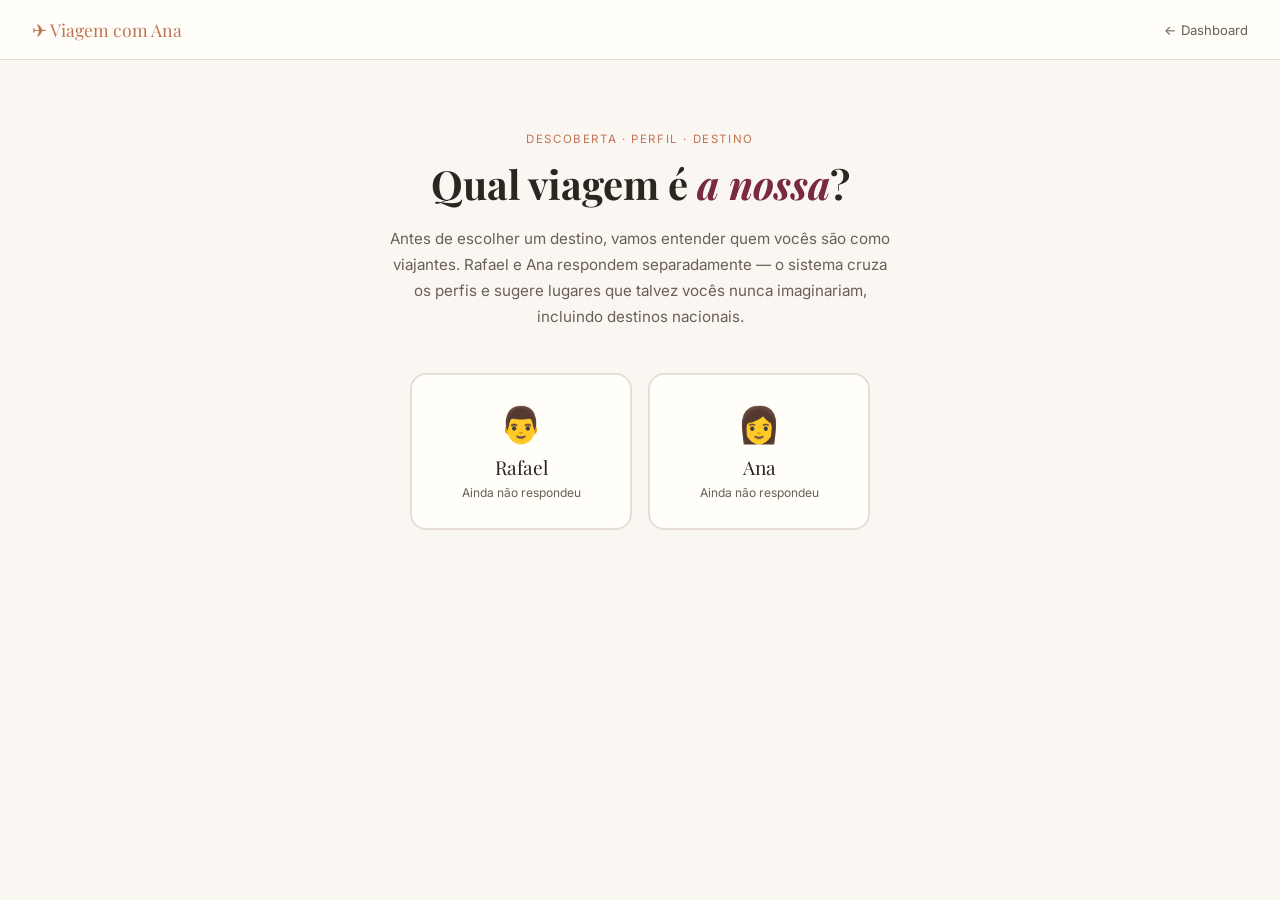
==== descobrir.html @ 5d52db57 "explorar: nova página IA + fix redirects" ====
<!DOCTYPE html>
<html lang="pt-BR">
<head>
  <meta charset="UTF-8">
  <meta name="viewport" content="width=device-width, initial-scale=1.0">
  <title>Descobrir — Qual viagem é a nossa?</title>
  <link href="https://fonts.googleapis.com/css2?family=Playfair+Display:ital,wght@0,400;0,600;1,400&family=Inter:wght@300;400;500;600&display=swap" rel="stylesheet">
  <style>
    :root {
      --cream: #FAF7F2; --terracotta: #C17353; --olive: #6B7A5C;
      --sea: #4A7EA5; --wine: #7A2942; --warm-white: #FFFEF9;
      --text: #2C2520; --text-light: #6B5E55; --border: #E8DDD5;
      --shadow: 0 2px 16px rgba(44,37,32,0.08);
    }
    * { box-sizing: border-box; margin: 0; padding: 0; }
    body { font-family: 'Inter', sans-serif; background: var(--cream); color: var(--text); min-height: 100vh; }

    nav { background: var(--warm-white); border-bottom: 1px solid var(--border); padding: 0 32px; height: 60px; display: flex; align-items: center; justify-content: space-between; position: sticky; top: 0; z-index: 100; }
    .nav-logo { font-family: 'Playfair Display', serif; font-size: 1.1rem; color: var(--terracotta); text-decoration: none; }
    .nav-back { font-size: 0.82rem; color: var(--text-light); text-decoration: none; }
    .nav-back:hover { color: var(--terracotta); }

    .screen { display: none; min-height: calc(100vh - 60px); }
    .screen.active { display: block; }

    /* ── WELCOME ── */
    .welcome { max-width: 680px; margin: 0 auto; padding: 72px 24px 80px; text-align: center; }
    .welcome-eyebrow { font-size: 0.72rem; letter-spacing: 0.14em; text-transform: uppercase; color: var(--terracotta); margin-bottom: 14px; }
    .welcome h1 { font-family: 'Playfair Display', serif; font-size: 2.5rem; line-height: 1.2; margin-bottom: 18px; }
    .welcome h1 em { font-style: italic; color: var(--wine); }
    .welcome .intro { font-size: 0.95rem; color: var(--text-light); line-height: 1.7; max-width: 500px; margin: 0 auto 44px; }
    .who-cards { display: grid; grid-template-columns: 1fr 1fr; gap: 16px; max-width: 460px; margin: 0 auto 28px; }
    .who-card { background: var(--warm-white); border: 2px solid var(--border); border-radius: 16px; padding: 28px 20px; cursor: pointer; transition: all 0.2s; text-align: center; }
    .who-card:hover { border-color: var(--terracotta); transform: translateY(-2px); box-shadow: var(--shadow); }
    .who-card.selected { border-color: var(--terracotta); background: #FEF5F0; }
    .who-avatar { font-size: 2.2rem; margin-bottom: 8px; }
    .who-name { font-family: 'Playfair Display', serif; font-size: 1.2rem; }
    .who-status { font-size: 0.75rem; color: var(--text-light); margin-top: 5px; }
    .who-status.done { color: var(--olive); font-weight: 600; }
    .redo-link { font-size: 0.72rem; color: var(--sea); text-decoration: underline; cursor: pointer; margin-top: 4px; display: block; }
    .start-btn { font-family: 'Inter', sans-serif; font-size: 0.95rem; font-weight: 600; padding: 14px 40px; background: var(--wine); color: white; border: none; border-radius: 50px; cursor: pointer; transition: background 0.2s; display: none; }
    .start-btn:hover { background: #5a1e33; }
    .both-done-cta { margin-top: 32px; padding: 24px; background: var(--warm-white); border: 1.5px solid var(--terracotta); border-radius: 14px; display: none; }
    .both-done-cta p { font-size: 0.88rem; color: var(--text-light); margin-bottom: 14px; }
    .reveal-big-btn { font-family: 'Inter', sans-serif; font-size: 1rem; font-weight: 600; padding: 14px 36px; background: var(--terracotta); color: white; border: none; border-radius: 50px; cursor: pointer; transition: background 0.2s; }
    .reveal-big-btn:hover { background: #a85e3d; }

    /* ── QUIZ ── */
    .quiz-wrap { max-width: 660px; margin: 0 auto; padding: 44px 24px 80px; }
    .quiz-progress-bar { height: 3px; background: var(--border); border-radius: 2px; margin-bottom: 40px; }
    .quiz-progress-fill { height: 100%; background: var(--terracotta); border-radius: 2px; transition: width 0.4s ease; }
    .quiz-meta { display: flex; justify-content: space-between; align-items: baseline; margin-bottom: 36px; }
    .quiz-who-label { font-size: 0.78rem; font-weight: 600; letter-spacing: 0.08em; text-transform: uppercase; color: var(--terracotta); }
    .quiz-step-label { font-size: 0.78rem; color: var(--text-light); }

    .question-block { animation: fadeIn 0.3s ease; }
    @keyframes fadeIn { from { opacity:0; transform:translateY(10px); } to { opacity:1; transform:translateY(0); } }
    .question-category { font-size: 0.68rem; letter-spacing: 0.1em; text-transform: uppercase; color: var(--olive); font-weight: 600; margin-bottom: 10px; }
    .question-text { font-family: 'Playfair Display', serif; font-size: 1.55rem; line-height: 1.4; color: var(--text); margin-bottom: 6px; }
    .question-sub { font-size: 0.84rem; color: var(--text-light); margin-bottom: 28px; line-height: 1.5; }

    .options-grid { display: grid; gap: 10px; }
    .options-grid.cols-2 { grid-template-columns: 1fr 1fr; }
    @media (max-width:560px) { .options-grid.cols-2 { grid-template-columns: 1fr; } }

    .option-btn { background: var(--warm-white); border: 1.5px solid var(--border); border-radius: 12px; padding: 14px 18px; text-align: left; cursor: pointer; transition: all 0.15s; font-family: 'Inter', sans-serif; }
    .option-btn:hover { border-color: var(--terracotta); background: #FEF5F0; }
    .option-btn.selected { border-color: var(--terracotta); background: #FEF5F0; }
    .option-emoji { font-size: 1.3rem; display: block; margin-bottom: 6px; }
    .option-label { font-size: 0.88rem; font-weight: 500; color: var(--text); display: block; }
    .option-label.selected { color: var(--wine); }
    .option-desc { font-size: 0.75rem; color: var(--text-light); margin-top: 3px; display: block; }

    .spectrum { margin: 0 0 24px; }
    .spectrum-poles { display: flex; justify-content: space-between; font-size: 0.76rem; color: var(--text-light); margin-bottom: 12px; line-height: 1.4; }
    .spectrum-poles span { max-width: 44%; }
    .spectrum-poles span:last-child { text-align: right; }
    input[type=range] { width: 100%; accent-color: var(--terracotta); cursor: pointer; }
    .spectrum-value { text-align: center; font-size: 0.82rem; font-weight: 600; color: var(--terracotta); margin-top: 8px; height: 20px; }

    .quiz-nav { display: flex; justify-content: space-between; align-items: center; margin-top: 36px; }
    .quiz-back { font-size: 0.82rem; color: var(--text-light); background: none; border: none; cursor: pointer; padding: 8px 0; }
    .quiz-back:hover { color: var(--text); }
    .quiz-next { font-family: 'Inter', sans-serif; font-size: 0.9rem; font-weight: 600; padding: 12px 30px; background: var(--terracotta); color: white; border: none; border-radius: 50px; cursor: pointer; transition: background 0.2s; }
    .quiz-next:hover { background: #a85e3d; }
    .quiz-next:disabled { background: #ccc; cursor: default; }

    /* ── WAITING ── */
    .waiting { max-width: 520px; margin: 0 auto; padding: 80px 24px; text-align: center; }
    .waiting-icon { font-size: 3rem; margin-bottom: 20px; }
    .waiting h2 { font-family: 'Playfair Display', serif; font-size: 1.9rem; margin-bottom: 14px; }
    .waiting p { font-size: 0.88rem; color: var(--text-light); line-height: 1.7; margin-bottom: 28px; }
    .share-box { background: var(--warm-white); border: 1px solid var(--border); border-radius: 12px; padding: 18px 20px; margin-bottom: 24px; text-align: left; }
    .share-box-label { font-size: 0.75rem; font-weight: 600; color: var(--text-light); margin-bottom: 8px; }
    .share-url { font-family: monospace; font-size: 0.78rem; background: var(--cream); padding: 8px 12px; border-radius: 6px; color: var(--sea); word-break: break-all; }
    .waiting-actions { display: flex; gap: 10px; justify-content: center; flex-wrap: wrap; }
    .btn-primary { font-family: 'Inter', sans-serif; font-size: 0.9rem; font-weight: 600; padding: 12px 28px; background: var(--terracotta); color: white; border: none; border-radius: 50px; cursor: pointer; transition: background 0.2s; }
    .btn-primary:hover { background: #a85e3d; }
    .btn-secondary { font-family: 'Inter', sans-serif; font-size: 0.88rem; font-weight: 500; padding: 12px 24px; background: white; color: var(--text-light); border: 1.5px solid var(--border); border-radius: 50px; cursor: pointer; transition: all 0.2s; }
    .btn-secondary:hover { border-color: var(--text-light); color: var(--text); }
    #reveal-msg { font-size: 0.78rem; color: var(--text-light); margin-top: 10px; min-height: 20px; }

    /* ── RESULTS ── */
    .results-wrap { max-width: 900px; margin: 0 auto; padding: 48px 24px 80px; }
    .results-hero { text-align: center; margin-bottom: 48px; }
    .results-hero h2 { font-family: 'Playfair Display', serif; font-size: 2rem; margin-bottom: 8px; }
    .results-hero p { font-size: 0.88rem; color: var(--text-light); }
    .results-actions { display: flex; gap: 10px; justify-content: center; margin-top: 20px; }

    /* Profile match */
    .match-section { background: var(--warm-white); border: 1px solid var(--border); border-radius: 16px; padding: 28px; margin-bottom: 44px; }
    .match-section-title { font-family: 'Playfair Display', serif; font-size: 1.15rem; margin-bottom: 20px; }
    .profiles-row { display: grid; grid-template-columns: 1fr 1fr; gap: 16px; margin-bottom: 24px; }
    .profile-col { padding: 16px; border-radius: 10px; }
    .profile-col.rafael { background: #EBF4FB; }
    .profile-col.ana { background: #F5ECF1; }
    .profile-col-name { font-size: 0.74rem; font-weight: 700; letter-spacing: 0.07em; text-transform: uppercase; margin-bottom: 10px; }
    .profile-col.rafael .profile-col-name { color: var(--sea); }
    .profile-col.ana .profile-col-name { color: var(--wine); }
    .profile-tag { display: inline-block; font-size: 0.74rem; padding: 3px 9px; border-radius: 20px; margin: 2px; }
    .rafael .profile-tag { background: rgba(74,126,165,0.15); color: var(--sea); }
    .ana .profile-tag { background: rgba(122,41,66,0.12); color: var(--wine); }
    .match-dim { margin-bottom: 12px; }
    .match-dim-label { display: flex; justify-content: space-between; font-size: 0.76rem; margin-bottom: 4px; color: var(--text-light); }
    .match-dim-label strong { color: var(--terracotta); }
    .match-track { height: 5px; background: var(--border); border-radius: 3px; }
    .match-fill { height: 100%; background: linear-gradient(90deg, var(--terracotta), var(--wine)); border-radius: 3px; transition: width 0.8s ease; }

    /* Destinations */
    .dest-section-title { font-family: 'Playfair Display', serif; font-size: 1.4rem; margin-bottom: 6px; }
    .dest-section-sub { font-size: 0.84rem; color: var(--text-light); margin-bottom: 28px; line-height: 1.6; }
    .loading-state { text-align: center; padding: 56px 24px; }
    .spinner { width: 38px; height: 38px; border: 3px solid var(--border); border-top-color: var(--terracotta); border-radius: 50%; animation: spin 0.8s linear infinite; margin: 0 auto 18px; }
    @keyframes spin { to { transform: rotate(360deg); } }
    .loading-state p { font-size: 0.88rem; color: var(--text-light); }

    .destinations-grid { display: grid; grid-template-columns: repeat(2, 1fr); gap: 22px; }
    @media (max-width: 660px) { .destinations-grid { grid-template-columns: 1fr; } }

    .dest-card { background: var(--warm-white); border: 1.5px solid var(--border); border-radius: 18px; overflow: hidden; transition: box-shadow 0.2s; }
    .dest-card:hover { box-shadow: 0 10px 40px rgba(44,37,32,0.12); }
    .dest-card.top-pick { border-color: var(--terracotta); }

    .dest-card-top { padding: 22px 22px 16px; }
    .dest-top-row { display: flex; align-items: flex-start; justify-content: space-between; gap: 10px; margin-bottom: 10px; }
    .dest-flag-name { display: flex; align-items: center; gap: 10px; }
    .dest-flag { font-size: 2rem; }
    .dest-name { font-family: 'Playfair Display', serif; font-size: 1.2rem; font-weight: 600; line-height: 1.2; }
    .dest-country { font-size: 0.74rem; color: var(--text-light); margin-top: 2px; }
    .dest-badge { font-size: 0.66rem; font-weight: 700; letter-spacing: 0.06em; text-transform: uppercase; padding: 4px 9px; border-radius: 6px; white-space: nowrap; flex-shrink: 0; }
    .badge-br { background: #EBF4FB; color: var(--sea); }
    .badge-intl { background: #EEF5EC; color: var(--olive); }
    .badge-surprise { background: #F9EDE8; color: var(--terracotta); }

    .dest-tagline { font-size: 0.82rem; font-style: italic; color: var(--text-light); margin-bottom: 14px; }
    .dest-why { font-size: 0.83rem; line-height: 1.65; color: var(--text); padding: 14px; background: #FDF8F4; border-radius: 10px; border-left: 3px solid var(--terracotta); margin-bottom: 0; }
    .dest-why-label { font-size: 0.68rem; font-weight: 700; letter-spacing: 0.08em; text-transform: uppercase; color: var(--terracotta); margin-bottom: 5px; }

    /* Guide sections */
    .dest-guide { border-top: 1px solid var(--border); }
    .guide-toggle { width: 100%; background: none; border: none; cursor: pointer; padding: 14px 22px; display: flex; align-items: center; justify-content: space-between; font-family: 'Inter', sans-serif; font-size: 0.8rem; font-weight: 600; color: var(--text-light); transition: background 0.15s; }
    .guide-toggle:hover { background: var(--cream); }
    .guide-toggle-icon { font-size: 0.7rem; transition: transform 0.2s; }
    .guide-toggle.open .guide-toggle-icon { transform: rotate(180deg); }

    .guide-content { display: none; padding: 0 22px 20px; }
    .guide-content.open { display: block; }

    .guide-block { margin-bottom: 16px; }
    .guide-block:last-child { margin-bottom: 0; }
    .guide-block-title { font-size: 0.7rem; font-weight: 700; letter-spacing: 0.08em; text-transform: uppercase; color: var(--olive); margin-bottom: 8px; }
    .guide-item { display: flex; gap: 8px; font-size: 0.8rem; color: var(--text); line-height: 1.5; margin-bottom: 6px; }
    .guide-item-icon { flex-shrink: 0; }
    .guide-meta-row { display: flex; gap: 16px; flex-wrap: wrap; padding-top: 12px; border-top: 1px solid var(--border); }
    .guide-meta { font-size: 0.75rem; color: var(--text-light); }
    .guide-meta strong { color: var(--text); font-weight: 600; }

    /* ── RUPTURA ── */
    .ruptura-strip { background: linear-gradient(135deg, #3D2B1F, #6B4A2E); color: #F5D9B8; font-size: 0.69rem; font-weight: 700; letter-spacing: 0.1em; text-transform: uppercase; padding: 9px 22px; display: flex; align-items: center; gap: 8px; flex-wrap: wrap; }
    .ruptura-strip-msg { font-weight: 400; font-size: 0.75rem; opacity: 0.88; font-style: italic; letter-spacing: 0; text-transform: none; }
    .dest-card.ruptura { border-color: #8C6340; }

    /* ── VIEWER TOGGLE ── */
    .viewer-toggle { display: flex; align-items: center; gap: 8px; justify-content: center; margin-bottom: 28px; flex-wrap: wrap; }
    .viewer-toggle-label { font-size: 0.78rem; color: var(--text-light); }
    .viewer-btn { font-size: 0.8rem; padding: 7px 18px; border-radius: 50px; border: 1.5px solid var(--border); background: white; cursor: pointer; transition: all 0.15s; font-family: 'Inter', sans-serif; font-weight: 500; }
    .viewer-btn.active.rafael-active { border-color: var(--sea); background: #EBF4FB; color: var(--sea); font-weight: 600; }
    .viewer-btn.active.ana-active { border-color: var(--wine); background: #F5ECF1; color: var(--wine); font-weight: 600; }

    /* ── REACTIONS ── */
    .reactions-section { border-top: 1px solid var(--border); padding: 14px 22px 16px; }
    .reactions-label { font-size: 0.69rem; font-weight: 600; color: var(--text-light); text-transform: uppercase; letter-spacing: 0.07em; margin-bottom: 10px; }
    .reactions-row { display: flex; gap: 8px; }
    .reaction-btn { background: var(--cream); border: 1.5px solid var(--border); border-radius: 50px; padding: 6px 14px; font-size: 0.8rem; cursor: pointer; transition: all 0.15s; font-family: 'Inter', sans-serif; }
    .reaction-btn:hover { border-color: var(--terracotta); }
    .reaction-btn.active-heart { border-color: #C17353; background: #FEF0EA; }
    .reaction-btn.active-meh { border-color: #B5A050; background: #FDFAED; }
    .reaction-btn.active-no { border-color: #999; background: #F5F5F5; }
    .match-banner { margin-top: 10px; font-size: 0.78rem; font-weight: 600; padding: 8px 12px; background: #EEF5EC; color: var(--olive); border-radius: 8px; text-align: center; display: none; }
    .match-banner.visible { display: block; }
    .match-banner.double-heart { background: #FEF0EA; color: var(--terracotta); }

    /* ── EXPLORAR BUTTON ── */
    .explorar-btn { display: block; width: calc(100% - 44px); margin: 0 22px 18px; padding: 11px; background: var(--olive); color: white; border: none; border-radius: 10px; font-family: 'Inter', sans-serif; font-size: 0.82rem; font-weight: 600; cursor: pointer; transition: background 0.2s; text-align: center; }
    .explorar-btn:hover { background: #556248; }

    /* ── API KEY PROMPT ── */
    .key-prompt-card { grid-column:1/-1; background:var(--warm-white); border:1.5px solid var(--border); border-radius:18px; padding:48px 36px; text-align:center; max-width:520px; margin:0 auto; }
    .key-prompt-icon { font-size:2.4rem; margin-bottom:16px; }
    .key-prompt-card h3 { font-family:'Playfair Display',serif; font-size:1.45rem; margin-bottom:12px; }
    .key-prompt-card > p { font-size:0.86rem; color:var(--text-light); line-height:1.7; margin-bottom:26px; max-width:380px; margin-left:auto; margin-right:auto; }
    .key-prompt-form { display:flex; gap:8px; max-width:420px; margin:0 auto 14px; }
    .key-prompt-form input { flex:1; padding:10px 14px; border:1.5px solid var(--border); border-radius:8px; font-size:0.86rem; outline:none; font-family:'Inter',sans-serif; }
    .key-prompt-form input:focus { border-color:var(--terracotta); }
    .key-prompt-form button { background:var(--terracotta); color:white; border:none; padding:10px 20px; border-radius:8px; font-size:0.85rem; font-weight:600; cursor:pointer; white-space:nowrap; font-family:'Inter',sans-serif; transition:background 0.2s; }
    .key-prompt-form button:hover { background:#a85e3d; }
    .key-prompt-form button:disabled { background:#ccc; cursor:default; }
    .key-prompt-links { font-size:0.75rem; color:var(--text-light); }
    .key-prompt-links a { color:var(--sea); text-decoration:none; }
    .key-prompt-links a:hover { text-decoration:underline; }
    .key-prompt-error { color:#c0392b; font-size:0.77rem; margin-top:8px; min-height:16px; }

    /* ── FALLBACK BANNER ── */
    .fallback-banner { grid-column:1/-1; background:#FDF8F4; border:1px solid var(--border); border-radius:10px; padding:13px 18px; text-align:center; font-size:0.78rem; color:var(--text-light); margin-bottom:8px; line-height:1.6; }
    .fallback-banner a { color:var(--terracotta); text-decoration:none; font-weight:600; cursor:pointer; }
    .fallback-banner a:hover { text-decoration:underline; }
  </style>
</head>
<body>

<nav>
  <a href="/" class="nav-logo">✈ Viagem com Ana</a>
  <a href="/" class="nav-back">← Dashboard</a>
</nav>

<!-- TELA 1: Boas-vindas -->
<div class="screen active" id="screen-welcome">
  <div class="welcome">
    <p class="welcome-eyebrow">Descoberta · Perfil · Destino</p>
    <h1>Qual viagem é <em>a nossa</em>?</h1>
    <p class="intro">Antes de escolher um destino, vamos entender quem vocês são como viajantes. Rafael e Ana respondem separadamente — o sistema cruza os perfis e sugere lugares que talvez vocês nunca imaginariam, incluindo destinos nacionais.</p>

    <div class="who-cards">
      <div class="who-card" onclick="selectWho('rafael', this)">
        <div class="who-avatar">👨</div>
        <div class="who-name">Rafael</div>
        <div class="who-status" id="rafael-status">Ainda não respondeu</div>
        <span class="redo-link" id="rafael-redo" style="display:none" onclick="event.stopPropagation(); redoProfile('rafael')">Refazer meu perfil</span>
      </div>
      <div class="who-card" onclick="selectWho('ana', this)">
        <div class="who-avatar">👩</div>
        <div class="who-name">Ana</div>
        <div class="who-status" id="ana-status">Ainda não respondeu</div>
        <span class="redo-link" id="ana-redo" style="display:none" onclick="event.stopPropagation(); redoProfile('ana')">Refazer meu perfil</span>
      </div>
    </div>

    <button class="start-btn" id="start-btn" onclick="startQuiz()">Começar →</button>

    <div class="both-done-cta" id="both-done-cta">
      <p>Os dois perfis já foram preenchidos. Pronto para ver os destinos?</p>
      <button class="reveal-big-btn" onclick="showResults()">Ver destinos recomendados ✦</button>
    </div>
  </div>
</div>

<!-- TELA 2: Questionário -->
<div class="screen" id="screen-quiz">
  <div class="quiz-wrap">
    <div class="quiz-progress-bar"><div class="quiz-progress-fill" id="progress-fill"></div></div>
    <div class="quiz-meta">
      <div class="quiz-who-label" id="quiz-who-label"></div>
      <div class="quiz-step-label" id="quiz-step-label"></div>
    </div>
    <div id="question-container"></div>
    <div class="quiz-nav">
      <button class="quiz-back" id="quiz-back-btn" onclick="prevQuestion()">← Voltar</button>
      <button class="quiz-next" id="quiz-next-btn" onclick="nextQuestion()" disabled>Continuar →</button>
    </div>
  </div>
</div>

<!-- TELA 3: Aguardando parceiro -->
<div class="screen" id="screen-waiting">
  <div class="waiting">
    <div class="waiting-icon">🌿</div>
    <h2>Perfil salvo!</h2>
    <p>Agora é a vez da outra pessoa. Quando os dois tiverem respondido, o sistema cruza os perfis e revela os destinos ideais para vocês.</p>
    <div class="share-box">
      <div class="share-box-label">Link para a outra pessoa preencher</div>
      <div class="share-url">https://viagem-ana.netlify.app/descobrir.html</div>
    </div>
    <div class="waiting-actions">
      <button class="btn-primary" onclick="checkAndReveal()">Já preenchemos os dois →</button>
      <button class="btn-secondary" onclick="showScreen('screen-welcome')">Voltar ao início</button>
    </div>
    <div id="reveal-msg"></div>
  </div>
</div>

<!-- TELA 4: Resultados -->
<div class="screen" id="screen-results">
  <div class="results-wrap">
    <div class="results-hero">
      <h2>A viagem de Rafael & Ana</h2>
      <p>Destinos gerados a partir dos perfis individuais de vocês dois.</p>
      <div class="results-actions">
        <button class="btn-secondary" onclick="showScreen('screen-welcome')">← Refazer perfis</button>
      </div>
    </div>

    <div class="viewer-toggle">
      <span class="viewer-toggle-label">Você está reagindo como:</span>
      <button class="viewer-btn rafael-active" id="viewer-btn-rafael" onclick="setViewer('rafael')">👨 Rafael</button>
      <button class="viewer-btn ana-active" id="viewer-btn-ana" onclick="setViewer('ana')">👩 Ana</button>
    </div>

    <div class="match-section">
      <div class="match-section-title">Perfis cruzados</div>
      <div class="profiles-row">
        <div class="profile-col rafael"><div class="profile-col-name">Rafael</div><div id="rafael-tags"></div></div>
        <div class="profile-col ana"><div class="profile-col-name">Ana</div><div id="ana-tags"></div></div>
      </div>
      <div id="match-bars"></div>
    </div>

    <div class="dest-section-title">Destinos para vocês</div>
    <div class="dest-section-sub">Ordenados por compatibilidade. Inclui opções que provavelmente não apareceriam numa busca comum — e pelo menos dois destinos nacionais.</div>

    <div class="loading-state" id="dest-loading">
      <div class="spinner"></div>
      <p>Cruzando perfis e gerando recomendações personalizadas...</p>
    </div>
    <div class="destinations-grid" id="destinations-grid" style="display:none"></div>
  </div>
</div>

<script>
// ── PERGUNTAS ────────────────────────────────────────────────────────────────

const QUESTIONS = [
  {
    id: 'escape',
    category: 'Ponto de partida',
    text: 'O que você mais quer deixar para trás nessa viagem?',
    sub: 'Seja honesto. Essa resposta define muito do que o destino precisa oferecer.',
    type: 'single',
    options: [
      { emoji: '📱', label: 'A sensação de estar sempre disponível', desc: 'Notificações, urgências, a vida online' },
      { emoji: '🏙️', label: 'O barulho e o ritmo acelerado', desc: 'Trânsito, compromissos, rotina urbana' },
      { emoji: '🧠', label: 'O peso das decisões e responsabilidades', desc: 'Quero que outros cuidem de tudo por um tempo' },
      { emoji: '😶', label: 'A minha versão cotidiana de mim mesmo', desc: 'Quero ser outra pessoa por alguns dias' },
    ]
  },
  {
    id: 'feel',
    category: 'Sentimento central',
    text: 'Qual sensação você mais quer ter durante essa viagem?',
    sub: 'Escolha a que ressoa mais fundo — não a que "parece certa".',
    type: 'single',
    cols: 2,
    options: [
      { emoji: '🤏', label: 'Pequeno diante de algo imenso', desc: 'Natureza, arquitetura, história' },
      { emoji: '🏡', label: 'Em casa num lugar desconhecido', desc: 'Pertencimento, acolhimento, conforto' },
      { emoji: '🔍', label: 'Curioso sobre tudo ao redor', desc: 'Descoberta, surpresa, aprendizado' },
      { emoji: '😮‍💨', label: 'Completamente desacelerado', desc: 'Sem agenda, sem pressa, sem notificações' },
      { emoji: '🥂', label: 'Celebrando e com leveza', desc: 'Alegria presente, momentos especiais' },
      { emoji: '🪷', label: 'Em silêncio e presença', desc: 'Introspecção, contato com o essencial' },
    ]
  },
  {
    id: 'pace',
    category: 'Ritmo',
    text: 'Como você imagina os seus dias nessa viagem?',
    sub: 'Pense num dia comum, não no melhor dia.',
    type: 'single',
    options: [
      { emoji: '☀️', label: 'Acordar cedo, ver muito, dormir cansado-feliz', desc: 'Alta energia, agenda rica, muito conteúdo' },
      { emoji: '🌤️', label: 'Uma coisa especial por dia, o resto fluindo', desc: 'Equilíbrio: tem plano, mas tem espaço' },
      { emoji: '🌿', label: 'Sem agenda — ver o que o dia traz', desc: 'Lentidão, espontaneidade, presença' },
      { emoji: '🛁', label: 'Acordar tarde, comer bem, não fazer quase nada', desc: 'Descanso como objetivo central' },
    ]
  },
  {
    id: 'unknown',
    category: 'Relação com o novo',
    text: 'Quanto o desconhecido faz parte da sua viagem ideal?',
    sub: 'Não há resposta certa — é sobre quem você é de verdade.',
    type: 'spectrum',
    min: 'Preciso saber o que esperar: hotel confirmado, roteiro definido',
    max: 'O melhor de uma viagem é o que não estava planejado',
    key: 'unknown'
  },
  {
    id: 'discovery',
    category: 'O que você vai buscar',
    text: 'O que você mais quer encontrar nessa viagem?',
    sub: 'Pode escolher a que vier primeiro — não pense muito.',
    type: 'single',
    cols: 2,
    options: [
      { emoji: '🍽️', label: 'Sabores que nunca provei', desc: 'Gastronomia como experiência central' },
      { emoji: '🗺️', label: 'Histórias e culturas diferentes da minha', desc: 'Povo, tradições, jeito de viver' },
      { emoji: '🏔️', label: 'Paisagens que me param no meio do caminho', desc: 'Beleza visual como objetivo' },
      { emoji: '💑', label: 'Nós dois, diferente do que somos no dia a dia', desc: 'Conexão, descoberta do casal' },
      { emoji: '🎲', label: 'A surpresa de não saber o que vem', desc: 'Aventura, espontaneidade' },
      { emoji: '📖', label: 'Entender um lugar de verdade', desc: 'Profundidade, não superfície' },
    ]
  },
  {
    id: 'nature_city',
    category: 'Ambiente',
    text: 'Onde você se sente mais vivo quando viaja?',
    sub: '',
    type: 'spectrum',
    min: 'Cidades — ruas, restaurantes, museus, arquitetura, movimento',
    max: 'Natureza — silêncio, paisagens, trilhas, animais, ar puro',
    key: 'nature_city'
  },
  {
    id: 'food',
    category: 'Gastronomia',
    text: 'Qual é o papel da comida numa boa viagem para você?',
    sub: '',
    type: 'single',
    options: [
      { emoji: '🎯', label: 'É o centro — organizo a viagem em torno de restaurantes', desc: 'Reservo meses antes, pesquiso chefs locais' },
      { emoji: '🌿', label: 'É importante, mas não vivo só disso', desc: 'Gosto de comer bem quando aparece a chance' },
      { emoji: '🏔️', label: 'A paisagem e a experiência valem mais que o prato', desc: 'Comer bem é bônus, não critério' },
      { emoji: '🏡', label: 'Quero comer o que os locais comem, não o que é famoso', desc: 'Autenticidade acima de tudo' },
    ]
  },
  {
    id: 'comfort',
    category: 'Conforto',
    text: 'O que o seu hotel ideal é para você?',
    sub: 'O hotel precisa ser o quê nessa viagem?',
    type: 'single',
    cols: 2,
    options: [
      { emoji: '🏰', label: 'Parte da experiência', desc: 'O lugar em si é um destino — design, história, vista' },
      { emoji: '🛌', label: 'Conforto garantido acima de tudo', desc: 'Cama boa, silêncio, serviço impecável' },
      { emoji: '🏡', label: 'Com personalidade e localização', desc: 'Pequeno, charmoso, bem posicionado' },
      { emoji: '⚡', label: 'Funcional — durmo lá e pronto', desc: 'O que importa é o que está fora do hotel' },
    ]
  },
  {
    id: 'budget',
    category: 'Investimento',
    text: 'Qual faixa de investimento faz sentido para essa viagem?',
    sub: 'Por pessoa, tudo incluído: voo + hospedagem + experiências.',
    type: 'single',
    cols: 2,
    options: [
      { emoji: '🌿', label: 'Até R$ 8.000', desc: 'Viagem nacional bem feita ou internacional econômica' },
      { emoji: '✈️', label: 'R$ 8k – R$ 20k', desc: 'Internacional na econômica, boa hospedagem' },
      { emoji: '🥂', label: 'R$ 20k – R$ 45k', desc: 'Internacional confortável, hotéis especiais' },
      { emoji: '👑', label: 'Acima de R$ 45k', desc: 'Executiva, hotéis excepcionais, sem concessões' },
    ]
  },
  {
    id: 'duration',
    category: 'Tempo',
    text: 'Quantos dias você quer (e consegue) dedicar a essa viagem?',
    sub: '',
    type: 'single',
    cols: 2,
    options: [
      { emoji: '⚡', label: '5 a 7 dias', desc: 'Curto, intenso e focado' },
      { emoji: '🌤️', label: '8 a 12 dias', desc: 'Equilibrado — dá pra respirar' },
      { emoji: '🌊', label: '13 a 18 dias', desc: 'Generoso — tem ritmo e profundidade' },
      { emoji: '🗺️', label: 'Mais de 18 dias', desc: 'Aventura longa — imersão total' },
    ]
  },
  {
    id: 'bubble',
    category: 'Sair da bolha',
    text: 'Qual dessas opções te dá vontade — mesmo que esteja fora da sua zona de conforto?',
    sub: 'Essa é a pergunta mais importante do questionário. Seja honesto.',
    type: 'single',
    options: [
      { emoji: '🏜️', label: 'Um deserto, uma imensidão, um silêncio imenso', desc: 'Natureza extrema, longe do wifi, longe de tudo' },
      { emoji: '🌏', label: 'Uma cultura completamente diferente da minha', desc: 'Japão, Marrocos, Índia, Geórgia — outro mundo de verdade' },
      { emoji: '🏡', label: 'Um vilarejo, uma fazenda, um ritmo de outro século', desc: 'Isolado, autêntico, lento, sem turismo de massa' },
      { emoji: '🌿', label: 'Natureza selvagem do Brasil que nunca explorei', desc: 'Jalapão, Pantanal, Lençóis, Chapada — o Brasil desconhecido' },
    ]
  },
  {
    id: 'memory',
    category: 'Memória',
    text: 'Daqui a 10 anos, como você quer lembrar dessa viagem?',
    sub: 'A primeira resposta que vier é a mais verdadeira.',
    type: 'single',
    options: [
      { emoji: '🌅', label: 'Como o lugar mais bonito que já vi na vida', desc: 'Paisagem, estética, imagem que ficou' },
      { emoji: '🧠', label: 'Como quando aprendi algo sobre o mundo e sobre mim', desc: 'Cultura, descoberta, visão ampliada' },
      { emoji: '❤️', label: 'Como quando me reconectei com quem amo', desc: 'Conexão, amor, momentos presentes' },
      { emoji: '🎯', label: 'Como quando saí da minha bolha de verdade', desc: 'Coragem, ruptura, transformação' },
    ]
  },
];

// ── ESTADO ────────────────────────────────────────────────────────────────────

let currentWho = null;
let currentStep = 0;
let answers = {};

function getProfiles() {
  return {
    rafael: JSON.parse(localStorage.getItem('profile_rafael') || 'null'),
    ana: JSON.parse(localStorage.getItem('profile_ana') || 'null'),
  };
}

// ── BOAS-VINDAS ───────────────────────────────────────────────────────────────

function init() {
  const p = getProfiles();
  if (p.rafael) {
    document.getElementById('rafael-status').textContent = '✓ Perfil preenchido';
    document.getElementById('rafael-status').className = 'who-status done';
    document.getElementById('rafael-redo').style.display = 'block';
  }
  if (p.ana) {
    document.getElementById('ana-status').textContent = '✓ Perfil preenchido';
    document.getElementById('ana-status').className = 'who-status done';
    document.getElementById('ana-redo').style.display = 'block';
  }
  if (p.rafael && p.ana) {
    document.getElementById('both-done-cta').style.display = 'block';
  }
}
init();

function selectWho(who, card) {
  document.querySelectorAll('.who-card').forEach(c => c.classList.remove('selected'));
  card.classList.add('selected');
  currentWho = who;
  const btn = document.getElementById('start-btn');
  btn.style.display = 'block';
  btn.textContent = 'Começar meu perfil →';
}

function redoProfile(who) {
  currentWho = who;
  document.querySelectorAll('.who-card').forEach(c => c.classList.remove('selected'));
  document.querySelector(`.who-card:nth-child(${who === 'rafael' ? 1 : 2})`).classList.add('selected');
  document.getElementById('start-btn').style.display = 'block';
  answers = {};
  currentStep = 0;
  showScreen('screen-quiz');
  renderQuestion();
}

function startQuiz() {
  if (!currentWho) return;
  answers = {};
  currentStep = 0;
  showScreen('screen-quiz');
  renderQuestion();
}

function showResults() {
  showScreen('screen-results');
  renderResults();
}

// ── QUIZ ──────────────────────────────────────────────────────────────────────

function showScreen(id) {
  document.querySelectorAll('.screen').forEach(s => s.classList.remove('active'));
  document.getElementById(id).classList.add('active');
  window.scrollTo(0, 0);
}

function renderQuestion() {
  const q = QUESTIONS[currentStep];
  const pct = (currentStep / QUESTIONS.length * 100).toFixed(0);
  document.getElementById('progress-fill').style.width = pct + '%';
  document.getElementById('quiz-who-label').textContent = currentWho === 'rafael' ? 'Rafael' : 'Ana';
  document.getElementById('quiz-step-label').textContent = `${currentStep + 1} / ${QUESTIONS.length}`;
  document.getElementById('quiz-back-btn').style.visibility = currentStep === 0 ? 'hidden' : 'visible';
  const nextBtn = document.getElementById('quiz-next-btn');
  nextBtn.textContent = currentStep === QUESTIONS.length - 1 ? 'Salvar meu perfil ✓' : 'Continuar →';

  const saved = answers[q.id];
  let html = `<div class="question-block">
    <div class="question-category">${q.category}</div>
    <div class="question-text">${q.text}</div>
    ${q.sub ? `<div class="question-sub">${q.sub}</div>` : ''}`;

  if (q.type === 'spectrum') {
    const val = saved !== undefined ? saved : 50;
    html += `<div class="spectrum">
      <div class="spectrum-poles"><span>${q.min}</span><span>${q.max}</span></div>
      <input type="range" min="0" max="100" value="${val}" id="sp-${q.key}"
        oninput="answers['${q.id}']=parseInt(this.value); document.getElementById('sv-${q.key}').textContent=specLabel(this.value)">
      <div class="spectrum-value" id="sv-${q.key}">${specLabel(val)}</div>
    </div>`;
    if (answers[q.id] === undefined) answers[q.id] = 50;
  } else {
    const cols = q.cols === 2 ? ' cols-2' : '';
    html += `<div class="options-grid${cols}">`;
    q.options.forEach((opt, i) => {
      const sel = q.type === 'multi' ? (Array.isArray(saved) && saved.includes(i)) : saved === i;
      html += `<button class="option-btn${sel ? ' selected' : ''}" onclick="pick('${q.id}',${i},'${q.type}',this)">
        <span class="option-emoji">${opt.emoji}</span>
        <span class="option-label">${opt.label}</span>
        ${opt.desc ? `<span class="option-desc">${opt.desc}</span>` : ''}
      </button>`;
    });
    html += '</div>';
  }

  html += '</div>';
  document.getElementById('question-container').innerHTML = html;
  updateNext();
}

function specLabel(v) {
  v = parseInt(v);
  if (v <= 15) return 'Bem mais para o primeiro lado';
  if (v <= 38) return 'Um pouco mais para o primeiro lado';
  if (v <= 62) return 'Equilibrado entre os dois';
  if (v <= 84) return 'Um pouco mais para o segundo lado';
  return 'Bem mais para o segundo lado';
}

function pick(qId, idx, type, btn) {
  if (type === 'multi') {
    if (!Array.isArray(answers[qId])) answers[qId] = [];
    const arr = answers[qId], pos = arr.indexOf(idx);
    if (pos === -1) { if (arr.length >= 2) return; arr.push(idx); btn.classList.add('selected'); }
    else { arr.splice(pos, 1); btn.classList.remove('selected'); }
  } else {
    answers[qId] = idx;
    document.querySelectorAll('.option-btn').forEach(b => b.classList.remove('selected'));
    btn.classList.add('selected');
  }
  updateNext();
}

function updateNext() {
  const q = QUESTIONS[currentStep], a = answers[q.id];
  const ok = q.type === 'spectrum' ? true : q.type === 'multi' ? (Array.isArray(a) && a.length > 0) : a !== undefined;
  document.getElementById('quiz-next-btn').disabled = !ok;
}

function nextQuestion() {
  if (currentStep < QUESTIONS.length - 1) { currentStep++; renderQuestion(); }
  else saveProfile();
}

function prevQuestion() {
  if (currentStep > 0) { currentStep--; renderQuestion(); }
}

function saveProfile() {
  localStorage.setItem('profile_' + currentWho, JSON.stringify({ who: currentWho, answers, savedAt: new Date().toISOString() }));
  const other = currentWho === 'rafael' ? 'ana' : 'rafael';
  if (getProfiles()[other]) { showScreen('screen-results'); renderResults(); }
  else showScreen('screen-waiting');
}

function checkAndReveal() {
  const p = getProfiles();
  if (p.rafael && p.ana) { showScreen('screen-results'); renderResults(); }
  else {
    const miss = !p.rafael ? 'Rafael' : 'Ana';
    document.getElementById('reveal-msg').textContent = miss + ' ainda não preencheu o perfil.';
  }
}

// ── RESULTADOS ────────────────────────────────────────────────────────────────

function renderResults() {
  const p = getProfiles();
  if (!p.rafael || !p.ana) return;
  renderTags(p.rafael, 'rafael-tags');
  renderTags(p.ana, 'ana-tags');
  renderMatch(p.rafael, p.ana);
  generateDests(p.rafael, p.ana);
}

function getOptionLabel(qId, ans) {
  const q = QUESTIONS.find(x => x.id === qId);
  if (!q) return null;
  if (q.type === 'spectrum') return specLabel(ans);
  if (q.type === 'multi') return Array.isArray(ans) ? ans.map(i => q.options[i]?.label).filter(Boolean).join(' + ') : null;
  return q.options[ans]?.label || null;
}

function renderTags(profile, el) {
  const keys = ['feel', 'pace', 'discovery', 'bubble', 'memory'];
  document.getElementById(el).innerHTML = keys.map(k => {
    const l = getOptionLabel(k, profile.answers[k]);
    return l ? `<span class="profile-tag">${l}</span>` : '';
  }).join('');
}

function renderMatch(r, a) {
  const dims = [
    { label: 'Relação com o desconhecido', qId: 'unknown', spec: true },
    { label: 'Natureza vs. Cidade', qId: 'nature_city', spec: true },
    { label: 'Ritmo desejado', qId: 'pace' },
    { label: 'O que vão buscar', qId: 'discovery' },
  ];
  document.getElementById('match-bars').innerHTML = dims.map(d => {
    const ra = r.answers[d.qId], aa = a.answers[d.qId];
    const match = d.spec ? Math.round(100 - Math.abs(parseInt(ra||50) - parseInt(aa||50))) : (ra === aa ? 100 : 55);
    return `<div class="match-dim">
      <div class="match-dim-label"><span>${d.label}</span><strong>${match}% alinhados</strong></div>
      <div class="match-track"><div class="match-fill" style="width:${match}%"></div></div>
    </div>`;
  }).join('');
}

function buildSummary(p) {
  return QUESTIONS.map(q => {
    const l = getOptionLabel(q.id, p.answers[q.id]);
    return l ? `- ${q.category}: ${l}` : null;
  }).filter(Boolean).join('\n');
}

async function generateDests(rp, ap) {
  document.getElementById('dest-loading').style.display = 'none';
  document.getElementById('destinations-grid').style.display = 'none';

  await callGeminiForDests(rp, ap);
}

function showKeyPrompt(rp, ap) {
  window._pendingProfiles = { rp, ap };
  const grid = document.getElementById('destinations-grid');
  grid.style.display = 'grid';
  grid.innerHTML = `
    <div class="key-prompt-card">
      <div class="key-prompt-icon">✦</div>
      <h3>Recomendações personalizadas com IA</h3>
      <p>Para sugerir destinos do mundo inteiro com base nos perfis de vocês — sem lista fixa — precisamos da chave do Gemini (Google). É gratuita.</p>
      <div class="key-prompt-form">
        <input type="password" id="dest-api-key" placeholder="AIza..." autocomplete="off"
          onkeydown="if(event.key==='Enter') saveDestKeyAndGenerate()" />
        <button id="dest-key-btn" onclick="saveDestKeyAndGenerate()">Gerar →</button>
      </div>
      <div class="key-prompt-error" id="dest-key-error"></div>
      <div class="key-prompt-links">
        Obtenha grátis em <a href="https://aistudio.google.com/app/apikey" target="_blank">aistudio.google.com → Get API Key</a>
        &nbsp;·&nbsp;
        <a onclick="showFallbackWithBanner()">Ver sugestões de exemplo</a>
      </div>
    </div>`;
}

function saveDestKeyAndGenerate() {
  const input = document.getElementById('dest-api-key');
  if (!input) return;
  const key = input.value.trim();
  const errEl = document.getElementById('dest-key-error');
  const btn = document.getElementById('dest-key-btn');
  if (!key || !key.startsWith('AIza')) {
    if (errEl) errEl.textContent = 'Chave inválida — deve começar com AIza...';
    input.style.borderColor = '#c0392b';
    return;
  }
  localStorage.setItem('gemini_api_key', key);
  if (btn) { btn.disabled = true; btn.textContent = 'Gerando...'; }
  document.getElementById('destinations-grid').style.display = 'none';
  document.getElementById('dest-loading').style.display = 'block';
  const { rp, ap } = window._pendingProfiles || {};
  if (rp && ap) callGeminiForDests(rp, ap, key);
}

function showFallbackWithBanner() {
  renderFallback(true);
}

async function callGeminiForDests(rp, ap) {
  document.getElementById('dest-loading').style.display = 'block';
  document.getElementById('destinations-grid').style.display = 'none';

  // Build profile signal summary for the prompt
  const rSummary = buildSummary(rp);
  const aSummary = buildSummary(ap);

  // Extract key signals for the prompt header
  const budgetLabels = ['até R$ 8.000 (nacional/econômico)','R$ 8k–20k (econômico internacional)','R$ 20k–45k (confortável, hotéis especiais)','acima de R$ 45k (executiva, sem concessões)'];
  const rBudget = budgetLabels[rp.answers?.budget] || '';
  const aBudget = budgetLabels[ap.answers?.budget] || '';
  const rNature = parseInt(rp.answers?.nature_city) || 50;
  const aNature = parseInt(ap.answers?.nature_city) || 50;
  const avgNature = Math.round((rNature + aNature) / 2);
  const natureSig = avgNature > 65 ? 'preferência clara por natureza e paisagens' : avgNature < 35 ? 'preferência por cidades, gastronomia e cultura urbana' : 'equilíbrio entre natureza e cidade';

  // Seed for variety (changes per profile combo)
  const seed = Object.values(rp.answers||{}).concat(Object.values(ap.answers||{}))
    .reduce((a,b) => a + (typeof b === 'number' ? b : 0), 0);
  const seedNote = `[seed de variação: ${seed}]`;

  const prompt = `Você é o melhor consultor de viagens do mundo — com conhecimento profundo de destinos obscuros, subestimados e transformadores em todos os continentes. Dois perfis foram preenchidos separadamente.

${seedNote}

PERFIL DE RAFAEL:
${rSummary}
Orçamento: ${rBudget}

PERFIL DE ANA:
${aSummary}
Orçamento: ${aBudget}

CONTEXTO COMBINADO:
- Natureza vs. cidade: ${natureSig} (média dos dois)
- É a primeira viagem internacional deles juntos
- Querem conexão, romantismo e memórias que durem anos

MISSÃO: Recomendar 6 destinos que façam SENTIDO PROFUNDO para esses dois perfis. Não seja genérico. Não seja seguro. Seja corajoso.

REGRAS OBRIGATÓRIAS:
1. Mínimo 2 destinos nacionais (Brasil) — PROIBIDO: Florianópolis, Fernando de Noronha como óbvio, Rio de Janeiro como destino principal
2. Mínimo 1 destino internacional não-europeu e não-óbvio
3. Máximo 2 destinos europeus
4. COMPLETAMENTE PROIBIDO: Paris, Roma, Cancún, Miami, Maldivas, Nova York, Londres, Santorini, Bali, Dubai, Veneza, Barcelona, Amsterdam, Lisboa (muito óbvio para brasileiros)
5. Mínimo 1 destino "type":"surprise" — algo que eles CERTAMENTE não consideraram, que rompe com qualquer expectativa
6. O campo "why" deve citar DIRETAMENTE as respostas dos perfis — não pode ser genérico
7. Os 6 destinos devem ser DIVERSIFICADOS entre si (não sugira 3 destinos de natureza se o perfil pede gastronomia)

QUALIDADE DO "WHY":
Errado: "Destino ideal para casais que buscam experiências únicas."
Certo: "Rafael quer deixar para trás o barulho urbano e Ana quer se sentir pequena diante de algo imenso — [destino] entrega os dois no mesmo lugar, com [detalhe específico]."

Responda APENAS com JSON válido, sem markdown, sem texto antes ou depois:
{
  "destinations": [
    {
      "flag": "emoji da bandeira nacional",
      "name": "Nome do Destino (pode ser região, cidade ou combinação)",
      "country": "País ou Estado",
      "tagline": "Frase poética de até 8 palavras que capture a essência",
      "type": "br | intl | surprise",
      "why": "2-3 frases que citam DIRETAMENTE elementos dos perfis de Rafael e Ana",
      "experiences": ["experiência concreta e específica 1", "experiência concreta 2", "experiência concreta 3"],
      "stay": "Tipo de hospedagem ideal para o perfil + exemplo concreto",
      "food": ["prato ou restaurante específico com contexto", "segundo prato ou experiência gastronômica"],
      "tip": "Dica prática não-óbvia que a maioria dos viajantes não descobre",
      "budget": "Faixa em BRL por pessoa (voo + hotel + experiências)",
      "bestTime": "Melhor época e por quê"
    }
  ]
}`;

  try {
    const res = await fetch(
      '/api/ai',
      {
        method: 'POST',
        headers: { 'Content-Type': 'application/json' },
        body: JSON.stringify({
          contents: [{ role: 'user', parts: [{ text: prompt }] }],
          generationConfig: { maxOutputTokens: 4096, temperature: 0.85 }
        })
      }
    );
    if (res.status === 400 || res.status === 403) {
      // Chave inválida/expirada — limpar e usar scoring local

      document.getElementById('dest-loading').style.display = 'none';
      renderFallback(true, 'Chave Gemini inválida ou expirada — mostrando sugestões do perfil.');
      return;
    }
    const data = await res.json();
    const text = data.candidates?.[0]?.content?.parts?.find(p => p.text)?.text || '';
    const m = text.match(/\{[\s\S]*\}/);
    if (!m) throw new Error('no json');
    renderCards(JSON.parse(m[0]).destinations);
  } catch (e) {
    console.error(e);
    renderFallback(true);
  }
}

function renderCards(dests) {
  window._destsCache = dests;
  document.getElementById('dest-loading').style.display = 'none';
  const grid = document.getElementById('destinations-grid');
  grid.style.display = 'grid';
  const badgeCls = { br: 'badge-br', intl: 'badge-intl', surprise: 'badge-surprise' };
  const badgeLbl = { br: '🇧🇷 Nacional', intl: '🌍 Internacional', surprise: '✦ Fora da bolha' };

  grid.innerHTML = dests.map((d, i) => {
    const isRuptura = d.type === 'surprise';
    return `
    <div class="dest-card${i === 0 ? ' top-pick' : ''}${isRuptura ? ' ruptura' : ''}">
      ${isRuptura ? `<div class="ruptura-strip">🔥 Fator Ruptura <span class="ruptura-strip-msg">— Você nunca pensaria nisso sozinho. Por isso está aqui.</span></div>` : ''}
      <div class="dest-card-top">
        <div class="dest-top-row">
          <div class="dest-flag-name">
            <div class="dest-flag">${d.flag}</div>
            <div>
              <div class="dest-name">${d.name}</div>
              <div class="dest-country">${d.country}</div>
            </div>
          </div>
          <span class="dest-badge ${badgeCls[d.type]||'badge-intl'}">${badgeLbl[d.type]||'🌍 Internacional'}</span>
        </div>
        <div class="dest-tagline">${d.tagline}</div>
        <div class="dest-why">
          <div class="dest-why-label">Por que faz sentido para vocês</div>
          ${d.why}
        </div>
      </div>
      <div class="dest-guide">
        <button class="guide-toggle" onclick="toggleGuide(this)">
          Ver guia completo
          <span class="guide-toggle-icon">▼</span>
        </button>
        <div class="guide-content">
          ${d.experiences ? `<div class="guide-block">
            <div class="guide-block-title">Experiências para o perfil de vocês</div>
            ${d.experiences.map(e => `<div class="guide-item"><span class="guide-item-icon">✦</span><span>${e}</span></div>`).join('')}
          </div>` : ''}
          ${d.stay ? `<div class="guide-block">
            <div class="guide-block-title">Onde ficar</div>
            <div class="guide-item"><span class="guide-item-icon">🛌</span><span>${d.stay}</span></div>
          </div>` : ''}
          ${d.food ? `<div class="guide-block">
            <div class="guide-block-title">O que comer</div>
            ${d.food.map(f => `<div class="guide-item"><span class="guide-item-icon">🍽️</span><span>${f}</span></div>`).join('')}
          </div>` : ''}
          ${d.tip ? `<div class="guide-block">
            <div class="guide-block-title">Dica importante</div>
            <div class="guide-item"><span class="guide-item-icon">💡</span><span>${d.tip}</span></div>
          </div>` : ''}
          <div class="guide-meta-row">
            <div class="guide-meta"><strong>Investimento/pessoa:</strong> ${d.budget}</div>
            <div class="guide-meta"><strong>Melhor época:</strong> ${d.bestTime}</div>
          </div>
        </div>
      </div>
      <div class="reactions-section">
        <div class="reactions-label">Como você reagiu a esse destino?</div>
        <div class="reactions-row">
          <button class="reaction-btn" id="react-${i}-heart" onclick="react(${i},'heart')">❤️ Curti</button>
          <button class="reaction-btn" id="react-${i}-meh" onclick="react(${i},'meh')">🤔 Talvez</button>
          <button class="reaction-btn" id="react-${i}-no" onclick="react(${i},'no')">✗ Passa</button>
        </div>
        <div class="match-banner" id="match-banner-${i}"></div>
      </div>
      <button class="explorar-btn" onclick="exploreWithAI(${i})">Explorar com IA →</button>
    </div>`;
  }).join('');

  // init viewer toggle state
  setViewer(currentViewer, true);
  // init all reaction UIs
  setTimeout(() => updateAllReactionUIs(), 50);
}

function toggleGuide(btn) {
  btn.classList.toggle('open');
  const content = btn.nextElementSibling;
  content.classList.toggle('open');
}

// ── VIEWER TOGGLE ─────────────────────────────────────────────────────────────
let currentViewer = localStorage.getItem('current_viewer') || 'rafael';

function setViewer(who, silent) {
  currentViewer = who;
  if (!silent) localStorage.setItem('current_viewer', who);
  const btnR = document.getElementById('viewer-btn-rafael');
  const btnA = document.getElementById('viewer-btn-ana');
  if (!btnR || !btnA) return;
  btnR.classList.toggle('active', who === 'rafael');
  btnA.classList.toggle('active', who === 'ana');
  updateAllReactionUIs();
}

// ── REACTIONS ─────────────────────────────────────────────────────────────────
function loadReactions() {
  return {
    rafael: JSON.parse(localStorage.getItem('reactions_rafael') || '{}'),
    ana: JSON.parse(localStorage.getItem('reactions_ana') || '{}'),
  };
}

function react(cardIdx, reaction) {
  const reactions = loadReactions();
  const current = reactions[currentViewer][cardIdx];
  if (current === reaction) {
    delete reactions[currentViewer][cardIdx]; // toggle off
  } else {
    reactions[currentViewer][cardIdx] = reaction;
  }
  localStorage.setItem('reactions_' + currentViewer, JSON.stringify(reactions[currentViewer]));
  updateReactionUI(cardIdx);
}

function updateReactionUI(cardIdx) {
  const reactions = loadReactions();
  const myR = reactions[currentViewer][cardIdx];
  const types = ['heart','meh','no'];
  const activeCls = { heart:'active-heart', meh:'active-meh', no:'active-no' };
  types.forEach(r => {
    const btn = document.getElementById(`react-${cardIdx}-${r}`);
    if (!btn) return;
    types.forEach(t => btn.classList.remove(activeCls[t]));
    if (myR === r) btn.classList.add(activeCls[r]);
  });
  // Match banner
  const rR = reactions.rafael[cardIdx];
  const rA = reactions.ana[cardIdx];
  const banner = document.getElementById(`match-banner-${cardIdx}`);
  if (!banner) return;
  let matchText = '';
  let doubleHeart = false;
  if (rR === 'heart' && rA === 'heart') { matchText = '❤️ Os dois curtiram esse destino!'; doubleHeart = true; }
  else if (rR === 'no' && rA === 'no') matchText = '🤝 Combinado — os dois passaram nesse.';
  else if (rR === 'meh' && rA === 'meh') matchText = '🤔 Os dois estão na dúvida aqui.';
  else if (rR === 'heart' && rA === 'meh') matchText = '💙 Rafael curtiu · Ana ainda está na dúvida';
  else if (rA === 'heart' && rR === 'meh') matchText = '💜 Ana curtiu · Rafael ainda está na dúvida';
  else if (rR === 'heart' && rA === 'no') matchText = '💙 Rafael curtiu · Ana passou';
  else if (rA === 'heart' && rR === 'no') matchText = '💜 Ana curtiu · Rafael passou';
  banner.textContent = matchText;
  banner.classList.toggle('visible', !!matchText);
  banner.classList.toggle('double-heart', doubleHeart);
}

function updateAllReactionUIs() {
  const grid = document.getElementById('destinations-grid');
  if (!grid) return;
  const count = grid.querySelectorAll('.dest-card').length;
  for (let i = 0; i < count; i++) updateReactionUI(i);
}

// ── EXPLORAR COM IA ───────────────────────────────────────────────────────────
function exploreWithAI(cardIdx) {
  const d = (window._destsCache || [])[cardIdx];
  if (!d) return;
  localStorage.setItem('explore_dest', JSON.stringify(d));
  window.location.href = '/explorar';
}

// ── DESTINATION POOL ──────────────────────────────────────────────────────────
// Each destination has scoring attributes: nature(0-100), culture(0-100),
// food(0-100), adventure(0-100), calm(0-100), budgetMin(0-3), bubbleTags[]

const DEST_POOL = [
  // ── BRASIL ─────────────────────────────────────────────────────────────────
  { flag:'🇧🇷', name:'Jalapão, Tocantins', country:'Brasil', tagline:'O deserto laranja que o Brasil esqueceu.', type:'br',
    s: { nature:95, culture:20, food:30, adventure:90, calm:60, budgetMin:1,
         bubbleTags:['deserto','natureza','isolamento','ruptura','silêncio'] },
    why:'Para quem quer se sentir pequeno diante de algo imenso e sair completamente da bolha — paisagens de outro planeta, silêncio absoluto e um Brasil que não existe em guia de turismo.',
    experiences:['Nadar nos fervedouros — piscinas de areia que borbulham água cristalina','Dunas de areia vermelha ao pôr do sol sem ninguém por quilômetros','Cachoeira da Velha — uma das mais impressionantes do Brasil central'],
    stay:'Pousadas de aventura em São Félix do Tocantins ou acampamentos de imersão no cerrado',
    food:['Peixe do rio fresco grelhado nas pousadas locais','Pequi com arroz — o sabor símbolo do cerrado'],
    tip:'Vá de maio a setembro. Na chuva, as estradas ficam intransitáveis. Reserve guia local com antecedência — é indispensável.',
    budget:'R$ 5.000–9.000', bestTime:'Maio a setembro' },

  { flag:'🇧🇷', name:'Lençóis Maranhenses', country:'Brasil', tagline:'Dunas brancas, lagoas azuis, silêncio perfeito.', type:'br',
    s: { nature:95, culture:20, food:55, adventure:60, calm:80, budgetMin:1,
         bubbleTags:['natureza','paisagem','beleza','silêncio','deserto'] },
    why:'Uma das paisagens mais únicas do planeta — e está no Brasil. Para quem quer beleza absurda com ritmo lento e mínima infraestrutura turística.',
    experiences:['Caminhar entre as dunas ao amanhecer quando não há ninguém','Nadar nas lagoas interdunas de água azul-turquesa','Sobrevoo de avião leve — a vista de cima muda a perspectiva'],
    stay:'Pousadas em Barreirinhas (mais estruturado) ou Atins (vilarejo pequeno, mais atmosfera)',
    food:['Filhote grelhado — peixe de rio local, textura marcante','Torta de camarão e tacacá — gastronomia maranhense autêntica'],
    tip:'As lagoas enchem entre julho e setembro. Em outros meses as dunas existem, mas as lagoas podem estar secas — atenção à época.',
    budget:'R$ 4.500–8.000', bestTime:'Julho a setembro' },

  { flag:'🇧🇷', name:'Chapada Diamantina', country:'Brasil', tagline:'O interior que a Bahia guarda com ciúme.', type:'br',
    s: { nature:88, culture:45, food:45, adventure:82, calm:65, budgetMin:1,
         bubbleTags:['natureza','aventura','trilha','brasil','cachoeira'] },
    why:'Cachoeiras, cavernas e trilhas num dos cenários naturais mais diversos do país — com um circuito cultural vivo na vila de Lençóis para equilibrar.',
    experiences:['Morro do Pai Inácio ao amanhecer com vista do Vale do Capão','Poço Azul e Poço Encantado — luzes azuis dentro de cavernas inundadas','Pernoite numa fazenda de café no alto da Chapada'],
    stay:'Pousadas charmosas em Lençóis ou Vale do Capão — pequenas e com personalidade',
    food:['Moqueca de peixe de rio com pirão — gastronomia baiana de interior','Cerveja artesanal nas biroscas de Lençóis à noite'],
    tip:'Contrate guia local para as trilhas maiores — além da segurança, são eles que conhecem atalhos e histórias que não estão no mapa.',
    budget:'R$ 3.500–7.000', bestTime:'Junho a setembro' },

  { flag:'🇧🇷', name:'Pantanal Sul', country:'Brasil', tagline:'A maior savana alagada do planeta, quase sem turistas.', type:'br',
    s: { nature:100, culture:15, food:40, adventure:78, calm:82, budgetMin:1,
         bubbleTags:['natureza','fauna','isolamento','aventura','silêncio'] },
    why:'Para quem quer a experiência de estar completamente dentro da natureza — onças, araras e capivaras a metros de distância, sem filtro, sem grade.',
    experiences:['Safari fotográfico em busca de onças pintadas no rio Cuiabá','Pôr do sol de barco vendo jacarés e tuiuiús sem ninguém por perto','Pernoite numa fazenda tradicional do Pantanal com jantar ao relento'],
    stay:'Fazendas-pousada dentro do Pantanal — como a Caiman (MS) ou Pousada do Rio Mutum',
    food:['Pacu assado na brasa — o peixe-símbolo do Pantanal','Arroz com pequi e carne-seca defumada, pratos da cultura pantaneira'],
    tip:'Estrada Transpantaneira (MT): 150km de terra com pontes de madeira — o acesso mais bonito. Vá de julho a outubro (seca).',
    budget:'R$ 5.000–12.000', bestTime:'Julho a outubro' },

  { flag:'🇧🇷', name:'São Luís + Alcântara', country:'Brasil', tagline:'Arquitetura colonial e ruínas no Maranhão profundo.', type:'br',
    s: { nature:55, culture:90, food:80, adventure:45, calm:65, budgetMin:1,
         bubbleTags:['cultura','gastronomia','brasil','história','arquitetura'] },
    why:'A única cidade tombada pela UNESCO no Brasil com azulejos portugueses intactos — e a 1h de barco, Alcântara: ruínas coloniais numa baía quase deserta.',
    experiences:['São Luís ao entardecer: azulejos coloniais e tambores de Bumba Meu Boi','Alcântara de barco: ruínas do pelourinho e casarões abandonados na praia','Travessia de barco na baía de São Marcos ao amanhecer'],
    stay:'Casarões históricos convertidos em pousada no centro de São Luís',
    food:['Arroz de cuxá — prato símbolo maranhense com vinagreira e camarão','Torta de camarão fresco e casquinha de caranguejo no Mercado Central'],
    tip:'São Luís é a porta de entrada para os Lençóis Maranhenses — vale combinar os dois numa mesma viagem de 8–10 dias.',
    budget:'R$ 4.000–8.000', bestTime:'Julho a setembro' },

  // ── INTERNACIONAL NÃO-EUROPEU ───────────────────────────────────────────────
  { flag:'🇬🇪', name:'Geórgia — Tbilisi & Kazbegi', country:'Geórgia', tagline:'O lugar que nenhum amigo seu visitou ainda.', type:'surprise',
    s: { nature:65, culture:90, food:90, adventure:65, calm:58, budgetMin:2,
         bubbleTags:['ruptura','cultura','gastronomia','vinho','diferente','história'] },
    why:'Gastronomia que surpreende, vinhos naturais patrimônio da humanidade, montanhas do Cáucaso e um povo caloroso — com custo 3x menor que Europa Ocidental.',
    experiences:['Kazbegi — monastério Gergeti a 2.200m com vista para o Monte Kazbek nevado','Jantar num marani (adega tradicional) com vinho qvevri fermentado em ânforas de barro','Tbilisi antiga: ruas entalhadas em madeira, banhos de enxofre sulfurosos, bares escondidos'],
    stay:'Pousadas de design em Tbilisi antiga (Fabrika ou Rooms Hotel) ou casas rurais em Kazbegi',
    food:['Khinkali — pasta recheada de carne que se come com as mãos, nunca com garfo','Churchkhela — nozes embrulhadas em pasta de uva, o doce das ruas georgianas'],
    tip:'O vinho é servido em quantidades generosas em qualquer refeição — é parte da hospitalidade. Aceite sempre. A Geórgia é um dos países mais seguros da região.',
    budget:'R$ 9.000–18.000', bestTime:'Maio–junho e Setembro–outubro' },

  { flag:'🇲🇦', name:'Marrocos — Fes e Atlas', country:'Marrocos', tagline:'Uma viagem ao século XIII com culinária de outro nível.', type:'surprise',
    s: { nature:55, culture:95, food:85, adventure:65, calm:45, budgetMin:2,
         bubbleTags:['ruptura','cultura','história','gastronomia','diferente','labirinto'] },
    why:'Medina de Fes — labirinto vivo sem carros desde o século IX — e o Atlas com paisagens de tirar o fôlego. Para quem quer sair completamente do seu mundo sem voar 20 horas.',
    experiences:['Acordar na medina de Fes antes do azan e caminhar sem mapa nem telefone','Jantar num riad com vista para os telhados da cidade antiga','Aït Benhaddou e vales berberes do Atlas: paisagem de Lawrence da Arábia'],
    stay:'Riad na medina de Fes — Riad Fes ou Dar Roumana — casas com pátio interno, silêncio absoluto',
    food:['Pastilla de pombo ou frango — folhado doce-salgado único no mundo','Tagine de cordeiro com ameixas num restaurante fora do circuito turístico'],
    tip:'Contrate guia local para a medina de Fes no primeiro dia — sem guia, a experiência é frustrante. Com guia, é mágica.',
    budget:'R$ 10.000–18.000', bestTime:'Março–maio e Outubro–novembro' },

  { flag:'🇨🇴', name:'Colômbia — Cartagena & Cafeteira', country:'Colômbia', tagline:'Cor, calor e café num país que virou outra coisa.', type:'intl',
    s: { nature:65, culture:85, food:82, adventure:62, calm:52, budgetMin:1,
         bubbleTags:['cultura','gastronomia','latinoamerica','história','mar'] },
    why:'Cartagena colonial com o Caribe ao fundo e a zona cafeeira como um dos cenários mais bonitos da América Latina — tudo num raio de 2h de voo.',
    experiences:['Caminhar pelas muralhas de Cartagena ao entardecer com drinque na mão','Fazenda de café na zona cafeeira: colheita, torra e degustação na fonte','Parque Nacional Tayrona: selva encontrando o Caribe, trilha de 3h até praias sem estrada'],
    stay:'Boutique hotel no centro histórico de Cartagena ou finca boutique na zona cafeeira',
    food:['Arepas de choclo com queso costeño — café da manhã que define o país','Bandeja paisa — o prato mais honesto da culinária colombiana'],
    tip:'A zona cafeeira fica via Medellín ou Pereira. Vale combinar Cartagena (3n) + Cafeteira (4n) numa viagem de 10 dias.',
    budget:'R$ 7.000–15.000', bestTime:'Dezembro–março e Julho–agosto' },

  { flag:'🇵🇪', name:'Peru — além de Machu Picchu', country:'Peru', tagline:'Uma das civilizações mais complexas já existiu aqui.', type:'surprise',
    s: { nature:72, culture:92, food:90, adventure:72, calm:50, budgetMin:2,
         bubbleTags:['ruptura','cultura','história','gastronomia','diferente','arqueologia'] },
    why:'Lima tem a melhor gastronomia da América Latina; Cusco é uma das cidades mais impressionantes do mundo; e Machu Picchu ainda é Machu Picchu.',
    experiences:['Lima: jantar no Central ou num cevicheria local no Mercado Surquillo','Cusco e o Vale Sagrado dos Incas — as ruínas que ninguém fotografa','Machu Picchu no Caminho Inca — 4 dias de trilha para a chegada mais épica possível'],
    stay:'Pousadas boutique em Miraflores (Lima) e em hotel de design no centro histórico de Cusco',
    food:['Ceviche clássico de linguado no Mercado Surquillo de Lima','Chupe de camarones — sopa cremosa de camarões do Pacífico'],
    tip:'Machu Picchu tem limite de visitantes e ingressos esgotam meses antes. Reserve antes de comprar a passagem.',
    budget:'R$ 10.000–22.000', bestTime:'Maio a outubro (seca)' },

  // ── EUROPA ─────────────────────────────────────────────────────────────────
  { flag:'🇵🇹', name:'Alentejo, Portugal', country:'Portugal', tagline:'O interior que Lisboa esqueceu de contar.', type:'intl',
    s: { nature:72, culture:70, food:92, adventure:38, calm:92, budgetMin:2,
         bubbleTags:['vinho','gastronomia','tranquilidade','história','campo'] },
    why:'Herdades de vinho, planícies douradas e gastronomia honesta. A Europa sem turismo de massa, num ritmo que permite sentir-se em casa num lugar desconhecido.',
    experiences:['Visitar uma herdade de vinho e almoçar com o produtor','Évora ao entardecer — cidade medieval sem multidão','Estrada entre vinhedos e olivais ao pôr do sol, sem destino certo'],
    stay:'Herdades boutique com vinha própria — Monte da Ravasqueira ou Convento do Espinheiro',
    food:['Migas alentejanas com carne de porco à alentejana','Vinhos do Alentejo — Esporão, Herdade do Esporão, Monte da Ravasqueira'],
    tip:'Alugue carro — é indispensável. As herdades ficam fora das cidades e a liberdade de parar onde quiser é metade da experiência.',
    budget:'R$ 12.000–22.000', bestTime:'Abril–junho e Setembro–outubro' },

  { flag:'🇵🇹', name:'Açores — São Miguel & Flores', country:'Portugal', tagline:'Vulcões, baleia e silêncio no meio do Atlântico.', type:'surprise',
    s: { nature:92, culture:45, food:70, adventure:80, calm:88, budgetMin:2,
         bubbleTags:['natureza','ruptura','isolamento','aventura','oceano','vulcão'] },
    why:'Um arquipélago vulcânico no Atlântico com lagos de cratera, golfinhos e o melhor mergulho da Europa — praticamente desconhecido pelos brasileiros.',
    experiences:['Lagoa das Sete Cidades: lago bicolor dentro de uma cratera vulcânica','Observação de baleias e golfinhos (avistamento quase garantido)','Caldeiras da Furnas: geysers e cozido preparado pelo calor da terra'],
    stay:'Casas rurais com vista para o mar ou hotéis boutique na Lagoa, São Miguel',
    food:['Cozido das Furnas — ensopado cozido por energia geotérmica dentro da terra','Chicharro grelhado e queijo de São Jorge — sabores únicos do Atlântico'],
    tip:'Flores é a ilha mais remota e mais impressionante — vale o voo interno de 40min. São Miguel é a base com mais estrutura.',
    budget:'R$ 12.000–20.000', bestTime:'Junho a outubro' },

  { flag:'🇮🇹', name:'Puglia — Salento & Valle d\'Itria', country:'Itália', tagline:'O calcanhar da Itália que os italianos guardam pra si.', type:'intl',
    s: { nature:65, culture:80, food:95, adventure:35, calm:82, budgetMin:3,
         bubbleTags:['gastronomia','vinho','cultura','mar','tranquilidade','história'] },
    why:'Ostuni, Alberobello e o Salento — a Itália autêntica sem filas. Gastronomia honesta, masserias, mar cristalino e poucas pessoas.',
    experiences:['Almoço numa masseria do séc. XVIII com azeite e burrata da própria fazenda','Alberobello: os trulli (casas cônicas únicas no mundo) às 7h sem turistas','Praia de Porto Selvaggio — penhasco, pinheiros e água que parece Caribe'],
    stay:'Masseria boutique entre Ostuni e Fasano — experiência de fazenda italiana de charme',
    food:['Orecchiette al ragù di braciole — a pasta que define a Puglia','Bombette — rolinhos de carne de porco recheados, especialidade de Alberobello'],
    tip:'Alugue carro. As melhores praias e masserias ficam fora dos centros — sem carro, você perde 70% do que a região tem.',
    budget:'R$ 18.000–35.000', bestTime:'Junho e Setembro–outubro' },

  { flag:'🇪🇸', name:'Astúrias & Galícia', country:'Espanha', tagline:'A Espanha que nunca aparece no Instagram.', type:'surprise',
    s: { nature:82, culture:72, food:88, adventure:62, calm:75, budgetMin:2,
         bubbleTags:['natureza','gastronomia','ruptura','verde','cultura','costa'] },
    why:'Picos de Europa, costas selvagens do Cantábrico, sidra e mariscos — a Espanha que não existe no imaginário do Brasil.',
    experiences:['Picos de Europa: paisagem alpina com vacas e vilarejos de pedra em altitude','Comer percebes (crustáceo rarísimo) num bar de beira-mar na Galícia','Santiago de Compostela ao entardecer — catedral e peregrinos chegando'],
    stay:'Parador histórico (hotéis em castelos/conventos do governo) ou casas rurais nos Picos',
    food:['Percebe, navalheira e mexilhão no mercado de Orense — mariscos do Atlântico','Lacón con grelos — carne defumada com legumes, o prato de inverno galego'],
    tip:'Astúrias e Galícia são verdes o ano todo — julho e agosto têm menos chuva. Alugue carro para conectar as duas regiões em 10 dias.',
    budget:'R$ 12.000–22.000', bestTime:'Junho a setembro' },

  { flag:'🇯🇵', name:'Kyoto fora de temporada', country:'Japão', tagline:'A beleza que transforma quem vê.', type:'intl',
    s: { nature:55, culture:97, food:97, adventure:38, calm:88, budgetMin:3,
         bubbleTags:['cultura','gastronomia','beleza','silêncio','arte','história'] },
    why:'Templos vazios ao amanhecer, gastronomia que redefine o que é comer bem, e uma cultura que ensina a ficar quieto e prestar atenção.',
    experiences:['Fushimi Inari às 5h — os mil torii sem nenhum turista','Kaiseki em Gion — refeição de 12 pratos que é arte comestível','Arashiyama: bambus, templos e rio Oi em silêncio absoluto'],
    stay:'Ryokan tradicional em Kyoto — Hiiragiya ou Tawaraya — com tatami, yukata e café da manhã japonês',
    food:['Kaiseki — haute cuisine japonesa, sequência de pequenos pratos','Tofu de Kyoto — yudofu no Nanzenji, simples e inesquecível'],
    tip:'Evite março-abril (cerejeiras) e novembro (folhagem) — lotação máxima. Dezembro/janeiro tem frio, silêncio e preço bem menor.',
    budget:'R$ 25.000–42.000', bestTime:'Dezembro–fevereiro ou junho–agosto' },

  // ── BRASIL (continuação) ────────────────────────────────────────────────────
  { flag:'🇧🇷', name:'Fernando de Noronha', country:'Brasil', tagline:'O mar mais bonito do Brasil — com limite de visitas.', type:'br',
    s: { nature:97, culture:20, food:55, adventure:75, calm:80, budgetMin:2,
         bubbleTags:['natureza','mar','snorkel','isolamento','beleza','brasil'] },
    why:'Água azul-transparente, golfinhos que aparecem toda manhã na Baía do Sancho, e uma paisagem vulcânica que justifica cada centavo gasto para chegar.',
    experiences:['Baía do Sancho ao amanhecer: a praia mais bonita do Brasil, vazia às 7h','Snorkel na Baía dos Porcos com tartarugas e barracudas a 1m de distância','Mergulho na Laje Dois Irmãos com cardumes que escurecem a visão'],
    stay:'Pousadas boutique em Vila dos Remédios — Maravilha ou Teju-Açu',
    food:['Lagosta fresca grelhada nos restaurantes da vila','Peixe do dia com pirão de inhame — culinária simples e perfeita'],
    tip:'A Taxa de Preservação Ambiental (TPA) é cara e tem limite diário de visitantes — reserve com meses de antecedência. Merece o esforço.',
    budget:'R$ 8.000–20.000', bestTime:'Agosto a dezembro' },

  { flag:'🇧🇷', name:'Bonito, Mato Grosso do Sul', country:'Brasil', tagline:'Snorkel em rios com água de cristal dentro da floresta.', type:'br',
    s: { nature:92, culture:15, food:42, adventure:80, calm:70, budgetMin:1,
         bubbleTags:['natureza','água','snorkel','aventura','brasil','fauna'] },
    why:'Rios com visibilidade de 50m, flutuação com peixes coloridos, grutas com lagos de esmeralda — tudo regulado para preservar um ecossistema único no mundo.',
    experiences:['Flutuação no Rio da Prata com arraias, dourados e pintados à vista','Gruta do Lago Azul: formações de cristal sobre um lago de azul impossível','Abismo Anhumas: rapel de 72m até uma gruta inundada com estalactites'],
    stay:'Pousadas de charme nos arredores de Bonito — Zagaia Eco-Resort ou Pousada Olho d\'Água',
    food:['Pintado na telha — peixe pantaneiro assado no molho de tomates e alcaparras','Pacu assado na brasa servido com farofa de banana'],
    tip:'Cada atração tem limite diário de visitantes. Reserve online com semanas de antecedência — chegando sem reserva, você fica sem fazer nada.',
    budget:'R$ 4.000–9.000', bestTime:'Outubro a março' },

  { flag:'🇧🇷', name:'Paraty & Costa Verde', country:'Brasil', tagline:'Cachaça artesanal, mar e história no mesmo quintal.', type:'br',
    s: { nature:78, culture:80, food:75, adventure:50, calm:72, budgetMin:1,
         bubbleTags:['história','mar','cachaça','cultura','arquitetura','brasil'] },
    why:'Centro histórico colonial intacto, mais de 300 cachoeiras na mata atlântica e uma baía com ilhas paradisíacas — tudo a 4h de São Paulo.',
    experiences:['Passeio de escuna pelas ilhas da baía com parada em praias de acesso só por mar','Trilha até a cachoeira do Tobogã com banho nas pedras lisas','Paraty ao entardecer: paralelepípedos, igrejas e a maré que invade o centro'],
    stay:'Pousadas históricas no centro tombado — Casa Turquesa ou Pousada do Sandi',
    food:['Pinga artesanal da Cachaçaria Paratiana — degustação com 40 rótulos diferentes','Camarão ao alho com pirão de banana — restaurantes no centro histórico'],
    tip:'O Festival da Cachaça em julho e a FLIP (literatura) em julho-agosto lotam a cidade. Evite nessas datas ou reserve com muito antecedência.',
    budget:'R$ 3.000–7.000', bestTime:'Abril–julho e setembro–novembro' },

  { flag:'🇧🇷', name:'Ouro Preto & Tiradentes', country:'Brasil', tagline:'O barroco brasileiro no seu esplendor original.', type:'br',
    s: { nature:45, culture:95, food:72, adventure:30, calm:70, budgetMin:1,
         bubbleTags:['história','cultura','arquitetura','gastronomia','brasil','arte'] },
    why:'Ouro Preto é um museu a céu aberto onde cada dobra do terreno esconde uma igreja de ouro. Tiradentes, a 70km, é menor, mais calma e gastronômica.',
    experiences:['Visita guiada às igrejas barrocas ao amanhecer, antes dos grupos','Teatro Municipal de Ouro Preto — um dos mais bonitos do Brasil colonial','Tiradentes: Museu de Arte Sacra e jantar num solar setecentista'],
    stay:'Pousadas históricas em Tiradentes — Solar da Ponte ou Pousada Três Portas',
    food:['Frango ao molho pardo com angu — prato mineiro clássico num rancho colonial','Doce de leite artesanal e queijo canastra direto do produtor'],
    tip:'Ouro Preto é cidade universitária — nos fins de semana festivos fica barulhenta. Prefira Tiradentes para dormir: mais calma, igual em beleza.',
    budget:'R$ 3.000–6.500', bestTime:'Abril–julho e setembro–outubro' },

  { flag:'🇧🇷', name:'Amazônia — Rio Negro', country:'Brasil', tagline:'A floresta que respira e você sente dentro do peito.', type:'br',
    s: { nature:100, culture:60, food:55, adventure:72, calm:80, budgetMin:1,
         bubbleTags:['natureza','fauna','cultura','silêncio','brasil','isolamento'] },
    why:'Manaus é o portal para um dos biomas mais impressionantes do planeta. O Rio Negro — de água preta e quente — é mais gentil para nadar que o Solimões.',
    experiences:['Encontro das Águas: a fronteira visual entre rio Negro e Solimões por 6km','Passeio noturno de canoa para ver jacarés, sapos e piranhas no igarapé','Comunidade ribeirinha: almoço e cultura dos povos do rio'],
    stay:'Lodges flutuantes no Rio Negro — Anavilhanas Jungle Lodge ou Amazon Tupana Lodge',
    food:['Tacacá com jambu — o prato que anestesia a boca e você quer mais','Caldeirada de tucunaré com farinha d\'água e banana-da-terra'],
    tip:'Período das cheias (janeiro-junho): a floresta fica inundada e se navega entre as copas das árvores. Período de seca (julho-dezembro): praias e rios acessíveis.',
    budget:'R$ 5.000–14.000', bestTime:'Junho a novembro (melhor visibilidade)' },

  { flag:'🇧🇷', name:'Trancoso & Arraial d\'Ajuda', country:'Brasil', tagline:'O Nordeste que manteve a alma enquanto crescia.', type:'br',
    s: { nature:75, culture:60, food:80, adventure:42, calm:78, budgetMin:2,
         bubbleTags:['praia','gastronomia','beleza','tranquilidade','brasil','cultura'] },
    why:'Trancoso tem o Quadrado mais bonito do Brasil, praias sem badalação e restaurantes que ficariam bem em qualquer capital europeia — num vilarejo na Bahia.',
    experiences:['Praia dos Nativos ao amanhecer: 6km de areia, sem construção, sem barulho','O Quadrado de Trancoso ao entardecer com as casas coloridas e igrejas dos séculos XVII','Passeio de quadriciclo pelas praias desertas entre Caraíva e Corumbau'],
    stay:'Pousadas boutique no Quadrado — Etnia ou Uxua Casa Hotel & Spa',
    food:['Moqueca baiana de siri mole com dendê e leite de coco no barro','Acarajé com vatapá e caruru na feira de Arraial d\'Ajuda'],
    tip:'Trancoso fica lotada no verão e festas de fim de ano. Abril-junho é a lua de mel perfeita: vazio, verde, preço razoável.',
    budget:'R$ 6.000–18.000', bestTime:'Abril a julho' },

  { flag:'🇧🇷', name:'Serra Gaúcha — Vale dos Vinhedos', country:'Brasil', tagline:'O vinho brasileiro que já vence premiações internacionais.', type:'br',
    s: { nature:65, culture:75, food:92, adventure:38, calm:80, budgetMin:1,
         bubbleTags:['vinho','gastronomia','tranquilidade','cultura','brasil','campo'] },
    why:'Cantinas familiares com 4 gerações, uvas sendo pisadas à mão e um espumante de Garibaldi que envergonha muito Prosecco. Com a paisagem européia e o calor gaúcho.',
    experiences:['Roteiro de vinícolas no Vale dos Vinhedos com degustação em cantinas familiares','Café colonial em Nova Petrópolis — mesa de 40 pratos tradicionais teutos','Bento Gonçalves: vindima manual em março com pés na cuba'],
    stay:'Pousadas boutique nas vinícolas — Casa Valduga Wine Hotel ou Pousada Vivalti',
    food:['Risoto de funghi com espumante brut colhido no Vale','Churrasco gaúcho ao estilo colonial com linguiça artesanal defumada'],
    tip:'Março é época da vindima — colheita manual e a uva mais fresca. Julho tem frio de verdade, vinhedos dourados e festas de inverno.',
    budget:'R$ 3.000–7.000', bestTime:'Março–maio e julho' },

  { flag:'🇧🇷', name:'Ilha Grande, Rio de Janeiro', country:'Brasil', tagline:'Sem carro, sem banco, sem estresse. Só mata e mar.', type:'br',
    s: { nature:88, culture:35, food:60, adventure:68, calm:82, budgetMin:1,
         bubbleTags:['natureza','mar','isolamento','trilha','brasil','praia'] },
    why:'Ilha Grande proibiu carros. O resultado é o mais incrível: silêncio, trilhas, praias acessíveis só a pé ou de barco, e uma biodiversidade absurda.',
    experiences:['Trilha de 3h até Lopes Mendes — a praia mais bonita do Rio e talvez do Brasil','Snorkel nos recifes de Sítio Forte com polvos, agulhões e estrelas-do-mar','Passeio de caiaque pelas lagunas e ilhotas ao redor da Ilha Grande'],
    stay:'Pousadas em Abraão (mais estrutura) ou em praias remotas com acesso só de barco',
    food:['Peixe fresquíssimo grelhado com pirão de banana no restaurante da praia','Camarão à baiana em restaurante familiar com mesas na areia'],
    tip:'Vá de semana: nos fins de semana de verão o barco de Angra despeja 3.000 pessoas. Na semana, a ilha volta a ser deserta.',
    budget:'R$ 3.500–8.000', bestTime:'Abril a novembro' },

  // ── AMÉRICA LATINA ──────────────────────────────────────────────────────────
  { flag:'🇦🇷', name:'Mendoza & Andes Argentinos', country:'Argentina', tagline:'Malbec nas encostas dos Andes, a melhor combinação do mundo.', type:'intl',
    s: { nature:78, culture:55, food:88, adventure:60, calm:72, budgetMin:1,
         bubbleTags:['vinho','gastronomia','natureza','aventura','latinoamerica','andes'] },
    why:'A capital mundial do Malbec com o Aconcágua de fundo. Vinícolas com arquitetura premiada, almoços de 4h à sombra de parreiras e neve nos picos.',
    experiences:['Degustação nas bodegas do Valle de Uco com vista para os Andes nevados','Rafting no Rio Mendoza com classe III-IV em mar de neve derretida','Acampamento base do Aconcágua (opcional) ou trekking no Parque Provincial'],
    stay:'Bodegas boutique com hospedagem — Casa de Uco ou Cavas Wine Lodge',
    food:['Asado a la parrilla de cordeiro com chimichurri caseiro','Empanadas mendocinas de carne cortada a cuchillo — recheio de verdade'],
    tip:'Câmbio paralelo (blue) torna a Argentina acessível para brasileiros. Pergunte na chegada — faz diferença enorme no custo total.',
    budget:'R$ 4.000–11.000', bestTime:'Outubro a abril' },

  { flag:'🇦🇷', name:'Patagônia — El Calafate & Chaltén', country:'Argentina', tagline:'O fim do mundo que faz o coração apertar de beleza.', type:'surprise',
    s: { nature:100, culture:15, food:55, adventure:88, calm:78, budgetMin:2,
         bubbleTags:['natureza','ruptura','silêncio','aventura','isolamento','paisagem'] },
    why:'Perito Moreno avançando sobre o Lago Argentino com estrondos de gelo. Monte Fitz Roy ao amanhecer. Uma das últimas fronteiras genuínas do planeta.',
    experiences:['Perito Moreno: caminhar sobre a geleira com crampons no gelo azul','Trekking até Laguna de los Tres com o Fitz Roy a 100m de distância','Acampamento em El Chaltén com aurora austral em noites limpas de março'],
    stay:'Hostels boutique em El Chaltén para base de trekking ou hotel em El Calafate',
    food:['Cordeiro patagônico assado a la cruz — 8h de cozimento lento ao ar livre','Centolla (caranguejo-rei) fresca em Puerto Madryn — quando na temporada'],
    tip:'El Chaltén tem trekking gratuito com trilhas sinalizadas — não precisa de guia. Vá em fevereiro-março: dias longos, menos vento.',
    budget:'R$ 9.000–20.000', bestTime:'Novembro a março' },

  { flag:'🇧🇴', name:'Salar de Uyuni, Bolívia', country:'Bolívia', tagline:'O maior espelho do mundo, a 3.600m de altitude.', type:'surprise',
    s: { nature:95, culture:45, food:40, adventure:72, calm:70, budgetMin:1,
         bubbleTags:['ruptura','natureza','paisagem','diferente','isolamento','altitude'] },
    why:'Uma extensão plana de sal de 10.000 km² onde céu e terra se fundem. A estação das chuvas transforma o salar num espelho perfeito — foto impossível sem edição.',
    experiences:['Nascer do sol no salar no espelho d\'água da estação das chuvas (novembro–março)','Cemitério de trens abandonados enferrujando no sal desde 1900','Laguna Colorada: lago vermelho com flamingos no altiplano boliviano'],
    stay:'Hotel de sal dentro do salar — Luna Salada ou Palacio de Sal',
    food:['Sopa de quinoa com llama desfiada — culinária andina honesta','Api com pastel de quinua — café da manhã boliviano com bebida de milho quente'],
    tip:'A altitude de 3.600m cansa de verdade. Passe 1–2 dias em La Paz antes para aclimatar. Coca em chá ajuda muito.',
    budget:'R$ 5.000–12.000', bestTime:'Novembro a março (espelho) ou junho a outubro (seco)' },

  { flag:'🇨🇱', name:'Atacama, Chile', country:'Chile', tagline:'O deserto mais árido do planeta, estranho e belo.', type:'surprise',
    s: { nature:92, culture:30, food:55, adventure:80, calm:75, budgetMin:2,
         bubbleTags:['deserto','natureza','ruptura','astronômia','paisagem','aventura'] },
    why:'Geysers ao amanhecer a -10°C, Valle da Luna ao pôr do sol e o céu mais estrelado do mundo — o Atacama é o lugar que parece outro planeta sem sair da Terra.',
    experiences:['Geysers del Tatio às 6h da manhã com vapor no frio andino','Stargazing no Observatório ALMA: o maior radiotelescópio do mundo','Valle de la Luna ao pôr do sol: dunas e formações de sal cor de laranja'],
    stay:'Hotéis de design em San Pedro de Atacama — Awasi ou Alto Atacama Desert Lodge',
    food:['Ceviche atacameño com ingredientes do altiplano andino','Pisco sour na sacada ao pôr do sol — ritual obrigatório em San Pedro'],
    tip:'San Pedro fica em 2.400m — bem mais manejável que Uyuni. O calor durante o dia e o frio da noite são extremos: leve roupa de inverno mesmo.',
    budget:'R$ 11.000–25.000', bestTime:'Abril a outubro' },

  { flag:'🇺🇾', name:'Uruguai — Colônia & Montevidéu', country:'Uruguai', tagline:'A Europa que ficou no Rio da Prata.', type:'intl',
    s: { nature:45, culture:85, food:82, adventure:25, calm:88, budgetMin:1,
         bubbleTags:['gastronomia','cultura','tranquilidade','história','arquitetura','vinho'] },
    why:'Colônia del Sacramento com pedras coloniais intactas, Montevidéu com a melhor cena gastronômica do Rio da Prata e vinhos Tannat que disputam com o Malbec.',
    experiences:['Colônia de barco desde Buenos Aires: 1h no Río de la Plata','Mercado del Puerto em Montevidéu: parrillas abertas desde os anos 1860','Bodega Garzon no interior: vinicultura premiada na pampa uruguaia'],
    stay:'Hotel boutique no bairro Ciudad Vieja em Montevidéu ou casa colonial em Colônia',
    food:['Chivito — sanduíche de carne, ovos, queijo e presunto: o maior do mundo','Tannat do Pisano ou Garzon — o vinho que define o Uruguai'],
    tip:'Fácil de combinar com Buenos Aires (1h de barco). Uruguai é o país mais tranquilo e seguro da América do Sul — viagem de total relaxo.',
    budget:'R$ 5.500–13.000', bestTime:'Outubro a abril' },

  { flag:'🇲🇽', name:'Oaxaca, México', country:'México', tagline:'A gastronomia que a UNESCO reconheceu como patrimônio.', type:'surprise',
    s: { nature:40, culture:95, food:98, adventure:35, calm:70, budgetMin:1,
         bubbleTags:['gastronomia','cultura','história','ruptura','diferente','arte'] },
    why:'A única culinária fora da França e Japão reconhecida pela UNESCO. Mole negro com 30 ingredientes, mezcal artesanal e mercados que são patrimônio vivo.',
    experiences:['Visita ao mercado de Benito Juárez às 7h e café da manhã com tlayudas','Destilaria de mezcal artesanal num vilarejo zapoteca do vale central','Monte Albán ao entardecer: pirâmides zapotecas de 500 a.C. quase sem turistas'],
    stay:'Casa boutique no centro histórico — La Casita de las Flores ou Casa Oaxaca',
    food:['Mole negro sobre pecho de guajolote — o rei dos sete moles oaxaqueños','Tlayuda: tortilha gigante com frijoles, tasajo e quesillo — almoço de 2 reais'],
    tip:'Outubro–novembro: Día de Muertos em Oaxaca é o mais autêntico do México. Flores, altares e procissões que não existem assim em lugar nenhum.',
    budget:'R$ 6.000–14.000', bestTime:'Outubro a março' },

  { flag:'🇨🇷', name:'Costa Rica — Selva & Vulcões', country:'Costa Rica', tagline:'Pura Vida: a natureza que o país escolheu preservar.', type:'intl',
    s: { nature:95, culture:38, food:60, adventure:88, calm:65, budgetMin:2,
         bubbleTags:['natureza','aventura','fauna','ecologia','verde','selva'] },
    why:'Costa Rica protegeu 27% do território e o resultado é visível: quetzais, preguiças, jaguares e 900 espécies de pássaros num país do tamanho de SC.',
    experiences:['Canopy e tirolesa no Arenal com vista para o vulcão','Punta Arenas: observação de tartarugas desovando à noite (temporada)','Corcovado: uma das reservas de selva mais densas do continente'],
    stay:'Eco-lodges em La Fortuna (Arenal) — Tabacón Grand Spa ou Nayara Springs',
    food:['Gallo pinto no café da manhã com natilla e fruta fresca do quintal','Casado de peixe no mercado central — arroz, feijão, salada e proteína local'],
    tip:'Alugue carro. As estradas de terra chegam a lugares que nenhum ônibus vai. 4x4 é altamente recomendado.',
    budget:'R$ 9.000–20.000', bestTime:'Dezembro a abril' },

  { flag:'🇨🇺', name:'Cuba — Havana & Viñales', country:'Cuba', tagline:'O museu a céu aberto que não vai existir assim por muito tempo.', type:'surprise',
    s: { nature:55, culture:92, food:45, adventure:42, calm:62, budgetMin:1,
         bubbleTags:['ruptura','cultura','história','diferente','música','arte'] },
    why:'Uma cidade congelada no tempo, com carros dos anos 50, salsa nas esquinas e uma energia humana impossível de reproduzir — e mudando rapidamente.',
    experiences:['Havana Vieja ao cair da noite: son cubano saindo de cada porta aberta','Viñales: plantações de tabaco em mogotes (formações calcárias) e charutos à mão','Visita a uma fábrica de charutos e degustação com rum Havana Club 7 anos'],
    stay:'Casas particulares em Havana — o equivalente cubano do Airbnb, mais autêntico que hotel',
    food:['Ropa vieja — carne desfiada com molho de tomate e azeitonas, prato nacional','Ceviche de camarão numa paladar particular afastado do centro turístico'],
    tip:'Leve dinheiro em espécie (CUC ou pesos cubanos) — cartões internacionais raramente funcionam. Internet é cara e lenta — desconecte e aproveite.',
    budget:'R$ 5.000–11.000', bestTime:'Novembro a abril' },

  // ── EUROPA (continuação) ────────────────────────────────────────────────────
  { flag:'🇮🇹', name:'Sicília — Palermo & Valle dei Templi', country:'Itália', tagline:'Grécia, Roma, Árabe e Normando no mesmo prato.', type:'intl',
    s: { nature:68, culture:92, food:96, adventure:38, calm:68, budgetMin:2,
         bubbleTags:['gastronomia','história','cultura','mar','arte','arqueologia'] },
    why:'A cozinha que sintetizou toda a história mediterrânea — com influência árabe, grega, normanda e espanhola num mercado que cheira a especiarias e mar.',
    experiences:['Mercato di Ballarò em Palermo às 8h: frituras, peixes e arancini na rua','Valle dei Templi de Agrigento ao pôr do sol: 7 templos gregos intactos do séc. V a.C.','Cefalù: cidade medieval na rocha sobre o mar Tirreno, quase sem turistas estrangeiros'],
    stay:'B&Bs em Palermo histórica ou palazzo convertido em hotel boutique em Taormina',
    food:['Caponata siciliana com beringela, alcaparras e molho agridoce — receita árabe','Cannolo fresco recheado na hora com ricota de ovelha — proibido comer de embalagem'],
    tip:'Sicília é grande e quente. Alugue carro e durma em ao menos 3 cidades: Palermo, Agrigento, Siracusa. Evite julho-agosto pela canícula.',
    budget:'R$ 14.000–27.000', bestTime:'Abril–junho e setembro–outubro' },

  { flag:'🇬🇷', name:'Grécia — Peloponeso & Creta interior', country:'Grécia', tagline:'A Grécia sem turistas de cruzeiro e sem Instagram.', type:'intl',
    s: { nature:70, culture:88, food:85, adventure:52, calm:78, budgetMin:2,
         bubbleTags:['história','gastronomia','mar','cultura','arqueologia','tranquilidade'] },
    why:'Enquanto Santorini está com 4 cruzeiros ancorados, o Peloponeso tem Micenas, Nafplio e a Lagoa de Vouliagmeni — a Grécia que você imaginava antes de conhecer a turística.',
    experiences:['Nafplio: a cidade mais bonita da Grécia, medieval e à beira do golfo','Epidauro: teatro greco do séc. IV a.C. com acústica perfeita — tente um sussurro do centro','Creta interior: Lasithi, Sfakia e gorge de Samaria — trilha de 16km até o mar'],
    stay:'Casas de pedra em Nafplio ou agriturismos em Creta interior',
    food:['Moussaka feita em casa com beringela do quintal e béchamel fresco','Loukoumades com mel de Creta e nozes — donuts gregos que não têm rival'],
    tip:'Peloponeso é melhor de carro. A Grécia é barata fora de Santorini e Mykonos — coma sempre fora do centro turístico para dobrar o rendimento.',
    budget:'R$ 10.000–22.000', bestTime:'Maio–junho e setembro–outubro' },

  { flag:'🇮🇸', name:'Islândia — Aurora & Geleiras', country:'Islândia', tagline:'O planeta antes do ser humano, com aurora e gêiseres.', type:'surprise',
    s: { nature:98, culture:42, food:58, adventure:85, calm:80, budgetMin:3,
         bubbleTags:['natureza','ruptura','aurora','aventura','isolamento','paisagem'] },
    why:'Baleia, glacial, gêiser, lava, cascata e aurora boreal num país do tamanho do estado do Rio — numa Ring Road que você faz em 7 dias.',
    experiences:['Aurora boreal: perseguição numa van saindo de Reykjavik às 22h','Caverna de gelo no glacial Vatnajökull com paredes de azul impossível','Jökulsárlón: lagoa glacial com icebergs à deriva numa praia de areia preta'],
    stay:'Hotéis boutique em Reykjavik ou guesthouses no anel viário',
    food:['Skyr fresco com mirtilo e mel — o iogurte islandês que o mundo copiou mal','Borrego islandês assado — os animais pastam livres, a carne não tem comparação'],
    tip:'Junho–agosto: sol da meia-noite, sem aurora. Setembro–março: aurora boreal mas dias curtos. Vá no meio-termo de setembro para ter os dois.',
    budget:'R$ 20.000–40.000', bestTime:'Setembro a março (aurora) ou Junho–agosto (paisagem)' },

  { flag:'🇳🇴', name:'Noruega — Fiordes & Lofoten', country:'Noruega', tagline:'As montanhas que caíram dentro do mar.', type:'surprise',
    s: { nature:97, culture:45, food:60, adventure:80, calm:85, budgetMin:3,
         bubbleTags:['natureza','ruptura','paisagem','isolamento','aventura','fiordes'] },
    why:'Sognefjord, o maior fiordo do mundo. Lofoten, ilhas árticas com pescadores e auroras. Tudo acessível de trem e barco sem uma única hora maçante.',
    experiences:['Nerøyfjord de ferry: paredes de rocha de 1.400m caindo na água verde-esmeralda','Trekking em Lofoten com vista das ilhas árticas do cume de Ryten ou Reinebringen','Kayak no Nærøyfjord ao amanhecer com névoa e silêncio absoluto'],
    stay:'Rorbu — antigas cabanas de pescador convertidas em acomodação boutique nas Lofoten',
    food:['Bacalhau seco das Lofoten: o mais valorizado do mundo, direto da fonte','Salmão defumado norueguês com cream cheese no café da manhã nas cabanas de pesca'],
    tip:'Oslo é cara demais para mais de 2 dias. Vá direto para Bergen e os fiordes. Interrail ou pass de ferry cobre tudo.',
    budget:'R$ 20.000–42.000', bestTime:'Junho–agosto (fiordes) ou setembro–fevereiro (aurora)' },

  { flag:'🇲🇪', name:'Montenegro — Kotor & Durmitor', country:'Montenegro', tagline:'A joia que a Europa ainda não descobriu direito.', type:'surprise',
    s: { nature:85, culture:70, food:72, adventure:72, calm:78, budgetMin:1,
         bubbleTags:['ruptura','natureza','história','mar','diferente','barato'] },
    why:'Cidade medieval murada com fiordes mediterrâneos de um lado e montanhas selvagens do outro — e preços de 10 anos atrás comparado com Croácia.',
    experiences:['Kotor: muralhas medievais subindo a montanha com vista para a Boka','Durmitor: trekking no Parque Nacional com lagos glaciais e cânion do Tara','Perast e Nossa Senhora das Rochas: ilha artificial no meio da baía medieval'],
    stay:'Casas históricas em Kotor antiga ou lodges de montanha em Žabljak (Durmitor)',
    food:['Njeguški pršut — presunto defumado de montanha com queijo de cabra local','Kačamak: polenta com queijo e nata montanhesa — conforto total'],
    tip:'Montenegro é pequeno: Kotor e Durmitor juntos em 7 dias de carro. Visa não necessária para brasileiro.',
    budget:'R$ 8.000–16.000', bestTime:'Maio–setembro' },

  { flag:'🇦🇱', name:'Albânia — Riviera & Berat', country:'Albânia', tagline:'O destino europeu mais subestimado desta década.', type:'surprise',
    s: { nature:80, culture:75, food:70, adventure:68, calm:72, budgetMin:1,
         bubbleTags:['ruptura','diferente','natureza','história','barato','europa'] },
    why:'O Mediterrâneo mais transparente da Europa, preços de 2010 e uma cidade patrimônio da UNESCO que nenhum guia de viagem cobre direito.',
    experiences:['Riviera albanesa: praia de Gjipe acessível só a pé pelo desfiladeiro','Berat, Cidade das Mil Janelas: casario otomano branco subindo a colina','Gjirokastër: cidadela medieval sobre vale nebuloso da Albânia profunda'],
    stay:'Guesthouses em Berat histórica ou pousadas básicas na riviera',
    food:['Tavë kosi — cordeiro assado no iogurte de ovelha, prato nacional albanês','Byrek: pastel folhado com espinafre e feta albanesa, café da manhã de 50 centavos'],
    tip:'Euro não é a moeda oficial — o lek albanês tem câmbio ótimo para brasileiro. Quase nenhum turista brasileiro: você é o exótico aqui.',
    budget:'R$ 7.000–13.000', bestTime:'Maio–setembro' },

  { flag:'🇸🇮', name:'Eslovênia — Liubliana & Bled', country:'Eslovênia', tagline:'A Suíça barata com castelo no lago.', type:'intl',
    s: { nature:85, culture:72, food:70, adventure:68, calm:80, budgetMin:2,
         bubbleTags:['natureza','história','tranquilidade','beleza','cultura','verde'] },
    why:'Lago Bled com castelo medieval na rocha, a Julian Alps de fundo e uma capital universitária com 250.000 pessoas que tem alma de vila.',
    experiences:['Lago Bled ao amanhecer: Pletna boat (gôndola eslovena) até a ilha com a campainha','Vintgar Gorge: caminhada sobre passarelas de madeira em cânion de esmeralda','Liubliana de bicicleta: toda a cidade histórica é pedestrianizada'],
    stay:'Pousadas boutique em Bled ou design hotels em Liubliana',
    food:['Kranjska klobasa: salsicha defumada de Carniola com chucrute e mostarda','Kremšnita de Bled: bolo de creme que inventaram no Hotel Park em 1953'],
    tip:'Fácil de combinar com Veneza (2h de trem) ou Viena (4h). Eslovênia cabe em 5 dias e vale muito mais que o esforço.',
    budget:'R$ 11.000–22.000', bestTime:'Maio–setembro' },

  { flag:'🇵🇱', name:'Polônia — Cracóvia & Mazúria', country:'Polônia', tagline:'História pesada, cervejas boas, preço incrível.', type:'intl',
    s: { nature:60, culture:88, food:72, adventure:42, calm:65, budgetMin:1,
         bubbleTags:['história','cultura','gastronomia','barato','arquitetura','europa'] },
    why:'Cracóvia é a Praga mais bonita que ninguém visita. Mazúria são 2.000 lagos no norte polonês para navegar de vela no verão — pouco conhecido até por europeus.',
    experiences:['Wawel ao amanhecer: castelo e catedral com tumbas dos reis poloneses','Kazimierz, o bairro judeu: jazz em bares até 4h da manhã por 5 euros','Mazúria de veleiro: arquipélago de lagos conectados por canais, silêncio e pinheiros'],
    stay:'Apartamentos históricos em Kazimierz ou marinas com veleiros alugados em Mazúria',
    food:['Żurek: sopa de centeio fermentado com salsicha e ovo cozido — o caldo polonês','Pierogi ruskie com cebola caramelizada — os raviólis que alimentaram a Europa Central'],
    tip:'Evite o "vodka bar" turístico em Cracóvia e vá ao Zalipie ou Nowa Huta para sentir a Polônia real.',
    budget:'R$ 7.000–14.000', bestTime:'Maio–setembro' },

  { flag:'🇮🇪', name:'Irlanda — Connemara & Wild Atlantic Way', country:'Irlanda', tagline:'A costa mais dramática da Europa, com pub e stout.', type:'surprise',
    s: { nature:85, culture:78, food:62, adventure:62, calm:78, budgetMin:2,
         bubbleTags:['natureza','cultura','ruptura','historia','oceano','verde'] },
    why:'Connemara: pântanos e lagos de granito sem placa, sem cerca, sem ninguém. Wild Atlantic Way: 2.500km de costa com falésia, gado e pubs com música tradicional.',
    experiences:['Cliffs of Moher ao amanhecer: 214m de falésias sem proteção sobre o Atlântico','Pub em Doolin na hora da sessão de música tradicional — fiddles e bodhrán','Aran Islands de ferry: Inishmore, cabanas de pedra seca e penhasco de Dún Aonghasa'],
    stay:'B&Bs em fazendas de Connemara ou cottages na costa do Clare',
    food:['Irish stew de cordeiro com batata e cebola — exatamente como deve ser','Boxty: panqueca de batata com salmão defumado do Atlântico e cream cheese'],
    tip:'O tempo muda 4 vezes ao dia — leve capa impermeável mesmo no verão. Alugue carro: o oeste da Irlanda é inacessível sem.',
    budget:'R$ 13.000–24.000', bestTime:'Maio a setembro' },

  { flag:'🏴󠁧󠁢󠁳󠁣󠁴󠁿', name:'Escócia — Highlands & Ilhas Hébridas', country:'Reino Unido', tagline:'O cenário que fez Tolkien sonhar com Terra Média.', type:'surprise',
    s: { nature:90, culture:75, food:60, adventure:72, calm:82, budgetMin:2,
         bubbleTags:['natureza','ruptura','história','isolamento','paisagem','aventura'] },
    why:'Glencoe, Isle of Skye e as Hébridas Exteriores — paisagens que parecem ilegais de existir, com whisky local e nenhum turista de cruzeiro.',
    experiences:['Isle of Skye: Fairy Pools, Old Man of Storr e Quiraing — 3 trilhas, 3 mundos','Glencoe de manhã com neblina: vale que foi palco de massacre e Battle of Culloden','Destilaria no Speyside com degustação de single malt envelhecendo na barrica'],
    stay:'Crofts (casas de campo escocesas) nas Hébridas ou pequenos hotéis em Skye',
    food:['Cullen skink: sopa cremosa de defumado de haddock e batata, símbolo da Escócia','Cranachan: mousse de framboesa, whisky, aveia e nata — sobremesa de Burns Night'],
    tip:'Road trip no sentido anti-horário saindo de Glasgow: Glencoe → Fort William → Skye → Inverness. 7 dias, 800km, memória para a vida toda.',
    budget:'R$ 14.000–28.000', bestTime:'Maio–agosto' },

  // ── ÁSIA & OCEANO ÍNDICO ────────────────────────────────────────────────────
  { flag:'🇻🇳', name:'Vietnã — Ha Long & Sapa', country:'Vietnã', tagline:'Um país que sobreviveu a tudo e ainda serve o melhor pho do mundo.', type:'surprise',
    s: { nature:78, culture:85, food:92, adventure:65, calm:58, budgetMin:1,
         bubbleTags:['gastronomia','natureza','cultura','história','diferente','ruptura'] },
    why:'Ha Long Bay com 1.969 ilhas de calcário saindo do mar verde. Sapa com terraços de arroz nas montanhas e tribos do norte. E o pho — o prato mais democrático da Ásia.',
    experiences:['Cruzeiro de 2 noites em Ha Long Bay em barco de madeira com kayak entre ilhas','Sapa de trekking pelos terraços de arroz com família Black H\'Mong como guia','Hanói antiga: 36 ruas dos artesãos com comida de rua ao amanhecer'],
    stay:'Junk boat boutique em Ha Long ou homestay numa aldeia próxima a Sapa',
    food:['Pho bo no caldo que ferveu 12 horas — servido desde as 5h nos mercados','Bun cha de Hanói: carne de porco grelhada com macarrão e folhas de hortelã'],
    tip:'Vietnã do norte e do sul são países diferentes em temperamento e clima. 12 dias: Hanói → Ha Long → Sapa, ou adicione Hội An no centro.',
    budget:'R$ 7.000–15.000', bestTime:'Outubro a abril (norte)' },

  { flag:'🇮🇩', name:'Bali — Ubud & Buleleng', country:'Indonésia', tagline:'A ilha onde espiritualidade e beleza dividem o mesmo endereço.', type:'intl',
    s: { nature:80, culture:90, food:85, adventure:65, calm:72, budgetMin:1,
         bubbleTags:['cultura','natureza','gastronomia','arte','espiritual','tropical'] },
    why:'Ubud não é o Bali de Instagram — é templos entre arrozais, artesãos produzindo em frente de casa e uma espiritualidade hinduísta que permeia tudo.',
    experiences:['Tegalalang: terraços de arroz ao amanhecer antes dos grupos','Tirta Empul: templo de purificação aquática com rituais hindus reais','Surf em Canggu ou Uluwatu — ondas do Índico com pôr do sol de cinema'],
    stay:'Villas com piscina infinita privativa em Ubud ou villa na falésia em Uluwatu',
    food:['Babi guling: leitão recheado assado no espeto — o festim balinês por excelência','Nasi goreng às 7h do foodcart da esquina — melhor café da manhã do Sudeste Asiático'],
    tip:'Evite julho-agosto (alta temporada). Abril-maio ou setembro-outubro: menos gente, mesmos preços de hospedagem.',
    budget:'R$ 8.000–18.000', bestTime:'Abril–junho e setembro–outubro' },

  { flag:'🇱🇰', name:'Sri Lanka — Kandy & Costa Sul', country:'Sri Lanka', tagline:'A Índia que cabe numa ilha, com chá, elefantes e surf.', type:'surprise',
    s: { nature:82, culture:88, food:80, adventure:68, calm:68, budgetMin:1,
         bubbleTags:['natureza','cultura','gastronomia','ruptura','diferente','tropical'] },
    why:'Sigiriya (rocha-leão com afresco budista a 200m), jardins de chá das Highlands, elefantes selvagens e praias com tartarugas — num país que gasta pouco.',
    experiences:['Sigiriya ao amanhecer: subida de 1.200 degraus para afrescos de 1.500 anos','Horton Plains: planalto de chá a 2.100m com Fim do Mundo (precipício com névoa)','Safari de elefantes em Minneriya: centenas de elefantes no maior show wild da Ásia'],
    stay:'Colonial bungalows nos jardins de chá de Nuwara Eliya ou ecolodge em Yala',
    food:['Hoppers — tigelas de arroz fermentado com ovo estrelado e sambas picantes','Kottu roti: chapa barulhenta de roti picado com frango, ovo e especiarias nas ruas'],
    tip:'O trem de Ella a Kandy entre os jardins de chá é um dos mais boneiros do mundo. Reserve com antecedência — esgota semanas antes.',
    budget:'R$ 7.000–16.000', bestTime:'Dezembro a março (costa oeste/sul)' },

  { flag:'🇯🇴', name:'Jordânia — Petra & Wadi Rum', country:'Jordânia', tagline:'Nabateus, romanos e Lawrence da Arábia no mesmo dia.', type:'surprise',
    s: { nature:72, culture:95, food:78, adventure:75, calm:70, budgetMin:2,
         bubbleTags:['ruptura','história','arqueologia','deserto','cultura','aventura'] },
    why:'Petra às 6h da manhã sem ninguém: o Tesouro em silêncio absoluto. Wadi Rum à noite: acampamento beduíno com o deserto de Marte ao redor. Impossível esquecer.',
    experiences:['Petra ao amanhecer: 2km do Siq até o Tesouro antes dos grupos de cruzeiro','Wadi Rum: acampamento em tendas de luxo nos vales de arenito vermelho','Mar Morto: flutuar na água mais salgada do planeta a -430m de altitude'],
    stay:'Camps de glamping em Wadi Rum ou hotel boutique em Petra / Aqaba',
    food:['Mansaf: cordeiro sobre arroz com molho de iogurte seco — o festim nacional','Mezze jordaniano com hummus, mutabbal e fattoush na sacada de Amã'],
    tip:'Jordan Pass (visa + Petra + 40 atrações) vale muito mais que pagar avulso. Compre online antes de embarcar.',
    budget:'R$ 10.000–21.000', bestTime:'Março–maio e outubro–novembro' },

  { flag:'🇮🇳', name:'Rajastão, Índia', country:'Índia', tagline:'Palácios, camelos e especiarias num mundo paralelo.', type:'surprise',
    s: { nature:48, culture:98, food:90, adventure:60, calm:38, budgetMin:1,
         bubbleTags:['ruptura','cultura','história','gastronomia','arte','diferente'] },
    why:'Jaipur, Jodhpur, Jaisalmer e Udaipur — cada cidade com uma cor, uma história e um jantar de rooftop sobre um palácio do século XVIII.',
    experiences:['Jaisalmer: safári de camelo no deserto de Thar com pernoite em campo beduíno','Udaipur: Lake Palace (palácio no meio do lago) ao pôr do sol','Pushkar: mela dos camelos em novembro — uma das feiras mais antigas do mundo'],
    stay:'Heritage hotels em palácios convertidos — Taj Lake Palace em Udaipur ou Samode Haveli em Jaipur',
    food:['Dal baati churma: lentilhas com bolinhos de trigo e ghee — a alma do Rajastão','Thali rajastânico: 15 tigelas com curry, pickles e chutneys de cada região'],
    tip:'Rajastão é melhor com guia local — o contexto histórico multiplica a experiência. Evite maio-junho: calor de 45°C. Outubro-março é o paraíso.',
    budget:'R$ 8.000–20.000', bestTime:'Outubro a março' },

  // ── ÁFRICA ──────────────────────────────────────────────────────────────────
  { flag:'🇹🇿', name:'Tanzânia — Serengeti & Zanzibar', country:'Tanzânia', tagline:'A grande migração e o Índico num único roteiro.', type:'surprise',
    s: { nature:98, culture:65, food:65, adventure:85, calm:72, budgetMin:3,
         bubbleTags:['natureza','fauna','ruptura','aventura','mar','isolamento'] },
    why:'A maior migração de animais do planeta — 2 milhões de gnus cruzando o Serengeti. E a 1h de avião, Zanzibar: Índico turquesa com dhows e Stone Town.',
    experiences:['Serengeti: safari de 3 dias em jeep com os Big Five a metros','Ngorongoro: descer ao interior de um vulcão extinto habitado por 30.000 animais','Zanzibar: mergulho em Mnemba Atoll com tartarugas e polvos finos'],
    stay:'Tented camps no Serengeti (Singita ou Four Seasons Mobile Camp) e riad em Stone Town',
    food:['Pilau rice com camarão gigante do Índico — Stone Town à noite no Forodhani Gardens','Urojo: sopa de Zanzibar com batata, manga verde e coentro'],
    tip:'Migração cruzando o Rio Mara (o clímax): julho-outubro. Ngorongoro e o resto do Serengeti funcionam o ano todo.',
    budget:'R$ 22.000–50.000', bestTime:'Julho a outubro' },

  { flag:'🇿🇦', name:'África do Sul — Cidade do Cabo & Garden Route', country:'África do Sul', tagline:'O fim do mundo onde dois oceanos se encontram.', type:'intl',
    s: { nature:88, culture:72, food:85, adventure:75, calm:68, budgetMin:2,
         bubbleTags:['natureza','gastronomia','vinho','aventura','fauna','cultura'] },
    why:'Table Mountain, Cabo da Boa Esperança, Stellenbosch com seus vinhos e a Garden Route até o Parque dos Elefantes — num dos países mais bonitos para dirigir.',
    experiences:['Table Mountain ao pôr do sol com vista para dois oceanos','Stellenbosch: degustação de Chenin Blanc e Pinotage em vinícolas entre montanhas','Garden Route: Tsitsikamma, Knysna e bungee jump de 216m na Bloukrans Bridge'],
    stay:'Boutique wine estates em Stellenbosch ou beach houses na Garden Route',
    food:['Braai sul-africano com boerewors, sosaties e milho grelhado no carvão','Bobotie: curry de carne com cobertura de ovo assado — fusão malaia-africana-holandesa'],
    tip:'Câmbio favorável para brasileiros: rand desvalorizado. É um destino relativamente acessível para o que oferece.',
    budget:'R$ 10.000–22.000', bestTime:'Outubro a abril' },

  // ── EUROPA (mais opções) ─────────────────────────────────────────────────────
  { flag:'🇭🇺', name:'Budapeste & Lago Balaton', country:'Hungria', tagline:'Art Nouveau, termas e o maior lago da Europa Central.', type:'intl',
    s: { nature:55, culture:88, food:78, adventure:35, calm:72, budgetMin:1,
         bubbleTags:['arquitetura','gastronomia','história','termas','cultura','barato'] },
    why:'Budapeste tem a arquitetura mais impressionante da Europa Central, banhos termais do século XVI e uma cena gastronômica que triplicou de qualidade em 10 anos.',
    experiences:['Széchenyi: banho termal de 1913 na neve com xadrez e nata de vaca','Ruin bars no distrito VII: bares em casarões judaicos abandonados, única no mundo','Lago Balaton no verão: cidades de vinho à beira do maior lago de água doce da UE'],
    stay:'Design hotels no bairro judeu de Budapeste ou pousadas à beira do Balaton',
    food:['Gulyás: o goulash original, fumegante, com páprica vermelha de Kalocsa','Lángos com tejföl e queijo: fritas de rua húngaras que você vai sonhar depois'],
    tip:'Budapeste cabe em 4 dias. Balaton em mais 2. Ryanair faz conexão fácil desde Lisboa se vierem pela Europa.',
    budget:'R$ 8.000–16.000', bestTime:'Maio–setembro' },

  { flag:'🇵🇹', name:'Madeira — a ilha vertical', country:'Portugal', tagline:'Uma ilha que decidiu crescer para cima em vez de para o mar.', type:'intl',
    s: { nature:90, culture:55, food:78, adventure:72, calm:80, budgetMin:2,
         bubbleTags:['natureza','verde','gastronomia','tranquilidade','oceano','aventura'] },
    why:'Levadas (canais de irrigação históricos) cortam a ilha por 2.000km de trilhas entre falésias e selva. O resultado é a ilha mais verde da Europa — e com poncha.',
    experiences:['Trilha das 25 Fontes pela levada do Paul da Serra','Pico Ruivo: topo da Madeira a 1.862m com nuvens abaixo e Atlântico ao redor','Ponta de São Lourenço: península de rocha pelada com vista dos dois lados da ilha'],
    stay:'Quintas históricas no interior ou hotéis boutique no Funchal',
    food:['Espetada madeirense: carne de vaca em espeto de loureiro com sal em brasa','Poncha com aguardente de cana, mel e limão da quinta — o cocktail da ilha'],
    tip:'Rent a car é obrigatório — a ilha tem estradas em espiral mas a liberdade é total. Funchal é a base, mas dormir no norte muda a experiência.',
    budget:'R$ 10.000–20.000', bestTime:'Abril–outubro' },

  { flag:'🇪🇸', name:'Ilhas Canárias — La Palma & La Gomera', country:'Espanha', tagline:'Vulcões, florestas de laurissílva e praias negras.', type:'surprise',
    s: { nature:88, culture:45, food:68, adventure:75, calm:82, budgetMin:2,
         bubbleTags:['natureza','vulcão','isolamento','verde','ruptura','atlântico'] },
    why:'La Palma é a ilha com menos turismo das Canárias e o céu mais estrelado da Europa (Reserva Starlight). La Gomera tem a floresta laurissílva com 12 milhões de anos.',
    experiences:['Caldera de Taburiente: bacia vulcânica de 8km onde nascem as nuvens','Garajonay: caminhar pela laurissílva com 12 milhões de anos de história evolutiva','Observatório Roque de los Muchachos: telescópios no topo da nuvem'],
    stay:'Casas rurais nas aldeias do interior ou hotéis boutique em Santa Cruz de La Palma',
    food:['Papas arrugadas com mojo verde — as batatas canárias com molho de coentro','Vieja (peixe local) assada com mojo vermelho de pimenta seca das ilhas'],
    tip:'La Palma e La Gomera têm 2 voos por semana de São Paulo. Fácil combinar as duas numa semana com ferry inter-ilhas.',
    budget:'R$ 9.000–18.000', bestTime:'Todo o ano (clima quase constante)' },

  { flag:'🇫🇷', name:'Provença — Luberon & Alpilles', country:'França', tagline:'O campo francês que todos deveriam viver uma vez.', type:'intl',
    s: { nature:68, culture:82, food:95, adventure:32, calm:90, budgetMin:3,
         bubbleTags:['gastronomia','vinho','tranquilidade','história','arte','campo'] },
    why:'Lavanda em julho em Valensole, mercados de domingo em L\'Isle-sur-la-Sorgue, trufa em novembro e vinho do Luberon que custa 8 euros na adega — a França de verdade.',
    experiences:['Lavanda em flor em Valensole: campos roxos de horizonte a horizonte em julho','Mercado de domingo em L\'Isle-sur-la-Sorgue: melhor mercado de antiquários da França','Baux-de-Provence: vila medieval no topo de rocha com vista dos Alpilles'],
    stay:'Bastides (casas de campo provençais) com piscina no Luberon',
    food:['Bouillabaisse em Marseille — a receita original, com rouille e croutons','Tapenade, pissaladière e socca: a culinária nizzarda de rua'],
    tip:'Julho é a lavanda e o pico. Maio–junho ou setembro–outubro: sem multidão, com os campos ainda belos.',
    budget:'R$ 18.000–38.000', bestTime:'Maio a outubro' },
];

// ── SCORING ALGORITHM ─────────────────────────────────────────────────────────
function scoreAndRankDests(rp, ap) {
  const ra = rp.answers || {};
  const aa = ap.answers || {};

  // Spectrum answers (0–100)
  const avgNature  = ((parseInt(ra.nature_city) || 50) + (parseInt(aa.nature_city) || 50)) / 2;
  const avgUnknown = ((parseInt(ra.unknown)     || 50) + (parseInt(aa.unknown)     || 50)) / 2;

  // Budget: index 0=barato, 1=médio, 2=confortável, 3=premium
  const minBudget = Math.min(
    ra.budget !== undefined ? parseInt(ra.budget) : 2,
    aa.budget !== undefined ? parseInt(aa.budget) : 2
  );

  // Bubble answer → tags
  const bubbleMap = {
    0: ['deserto','natureza','isolamento','aventura'],
    1: ['ruptura','cultura','diferente','história'],
    2: ['isolamento','campo','tranquilidade','autêntico'],
    3: ['natureza','brasil','desconhecido','aventura'],
  };
  const allBubbleTags = [
    ...(bubbleMap[ra.bubble] || []),
    ...(bubbleMap[aa.bubble] || []),
  ];

  // Memory → booster function per destination
  const memBoost = (d, idx) => {
    if (idx === 0) return d.s.nature   > 75 ? 10 : 0;   // "lugar mais bonito"
    if (idx === 1) return d.s.culture  > 75 ? 10 : 0;   // "aprendi algo"
    if (idx === 2) return 4;                              // "conexão" — neutro positivo
    if (idx === 3) return d.s.bubbleTags.includes('ruptura') ? 14 : -4; // "saí da bolha"
    return 0;
  };

  // Feel → booster function
  const feelBoost = (d, idx) => {
    if (idx === 0) return d.s.nature  > 72 ? 9 : 0;   // pequeno diante do imenso
    if (idx === 1) return d.s.calm    > 70 ? 7 : 0;   // em casa no desconhecido
    if (idx === 2) return d.s.culture > 60 ? 7 : 0;   // curioso
    if (idx === 3) return d.s.calm    > 78 ? 9 : 0;   // desacelerado
    if (idx === 4) return d.s.food    > 70 ? 6 : 4;   // celebrando
    if (idx === 5) return d.s.calm    > 82 ? 9 : 0;   // silêncio e presença
    return 0;
  };

  // Discovery → booster function
  const discBoost = (d, idx) => {
    if (idx === 0) return d.s.food      > 78 ? 9 : 0;  // sabores
    if (idx === 1) return d.s.culture   > 82 ? 9 : 0;  // culturas
    if (idx === 2) return d.s.nature    > 78 ? 9 : 0;  // paisagens
    if (idx === 3) return 5;                             // conexão casal
    if (idx === 4) return d.s.adventure > 70 ? 9 : 0;  // surpresa
    if (idx === 5) return d.s.culture   > 68 ? 7 : 0;  // profundidade
    return 0;
  };

  const scored = DEST_POOL.map(d => {
    let score = 50;

    // Budget gate
    if (d.s.budgetMin > minBudget + 1) score -= 35;
    else if (d.s.budgetMin <= minBudget) score += 12;

    // Nature vs city alignment
    const natureDiff = Math.abs(avgNature - d.s.nature);
    score += Math.round((100 - natureDiff) * 0.20);

    // Bubble tag matches
    const tagMatches = allBubbleTags.filter(t => d.s.bubbleTags.includes(t)).length;
    score += tagMatches * 8;

    // Memory (both profiles)
    score += memBoost(d, ra.memory) + memBoost(d, aa.memory);

    // Feel (both profiles)
    score += feelBoost(d, ra.feel) + feelBoost(d, aa.feel);

    // Discovery (both profiles)
    score += discBoost(d, ra.discovery) + discBoost(d, aa.discovery);

    // Food centrality
    if ((ra.food === 0 || aa.food === 0) && d.s.food > 82) score += 12;  // food as center
    if ((ra.food === 3 || aa.food === 3) && d.s.food > 78) score += 9;   // local food

    // Adventure / spontaneity
    if (avgUnknown > 65 && d.s.adventure > 70) score += 9;
    if (avgUnknown < 35 && d.s.calm      > 80) score += 7; // likes planning → calm

    // Pace preference
    if ((ra.pace === 3 || aa.pace === 3) && d.s.calm > 85) score += 8;   // rest-focused
    if ((ra.pace === 0 || aa.pace === 0) && d.s.adventure > 75) score += 6; // high energy

    // Deterministic tie-breaking (varies per profile combo)
    const seed = Object.values(ra).concat(Object.values(aa))
      .reduce((a, b) => a + (typeof b === 'number' ? b : 0), 0);
    score += ((seed * 31 + d.name.charCodeAt(0)) % 9);

    return { ...d, score };
  });

  scored.sort((a, b) => b.score - a.score);

  // Guarantee diversity: ≥2 BR, ≥1 surprise, ≤2 European intl
  const used = new Set();
  const result = [];
  const pick = (arr) => {
    const d = arr.find(x => !used.has(x.name));
    if (d) { used.add(d.name); result.push(d); }
  };

  const byBr      = scored.filter(d => d.type === 'br');
  const bySurprise = scored.filter(d => d.type === 'surprise');

  pick(byBr);       // guaranteed BR #1
  pick(byBr);       // guaranteed BR #2
  pick(bySurprise); // guaranteed surprise

  while (result.length < 6) {
    const next = scored.find(d => !used.has(d.name));
    if (!next) break;
    used.add(next.name);
    result.push(next);
  }

  result.sort((a, b) => b.score - a.score);
  return result;
}

function renderFallback(showBanner, customMsg) {
  document.getElementById('dest-loading').style.display = 'none';
  const p = getProfiles();
  const dests = (p.rafael && p.ana)
    ? scoreAndRankDests(p.rafael, p.ana)
    : DEST_POOL.slice(0, 6);

  renderCards(dests);

  if (showBanner) {
    const grid = document.getElementById('destinations-grid');
    const banner = document.createElement('div');
    banner.className = 'fallback-banner';
    const msg = customMsg || 'Sugestões personalizadas com base no perfil de vocês.';
    banner.innerHTML = `${msg}&nbsp;&nbsp;<a onclick="const p=getProfiles(); showKeyPrompt(p.rafael,p.ana); document.getElementById('destinations-grid').style.display='none'" style="font-size:0.78rem;opacity:0.7">Ativar IA →</a>`;
    grid.insertBefore(banner, grid.firstChild);
  }
}

</script>
</body>
</html>
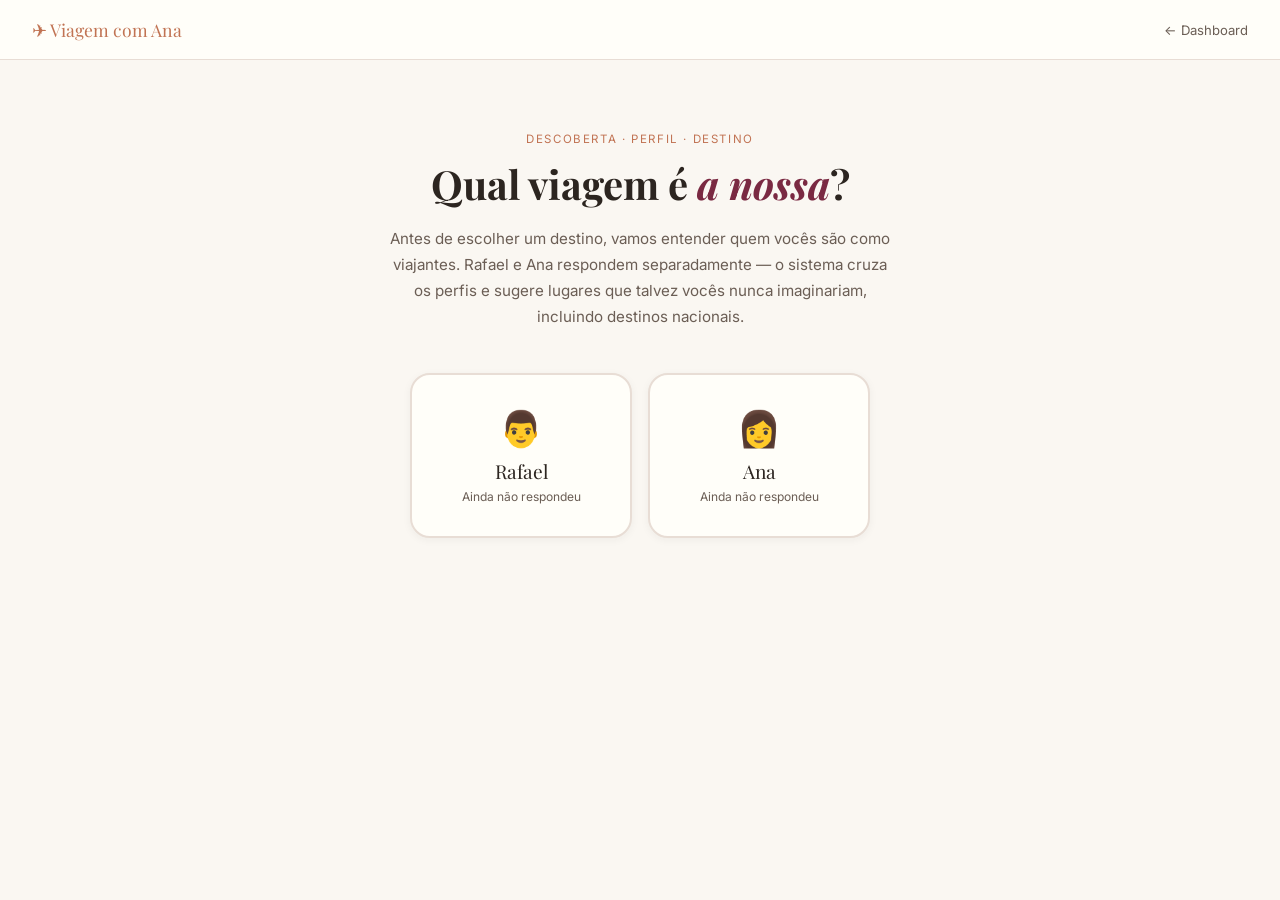
==== commit b4052c84: "redesign: chips sólidos, hero explorar com gradiente, tipografia" ====
--- a/descobrir.html
+++ b/descobrir.html
@@ -30,9 +30,11 @@
     .welcome h1 em { font-style: italic; color: var(--wine); }
     .welcome .intro { font-size: 0.95rem; color: var(--text-light); line-height: 1.7; max-width: 500px; margin: 0 auto 44px; }
     .who-cards { display: grid; grid-template-columns: 1fr 1fr; gap: 16px; max-width: 460px; margin: 0 auto 28px; }
-    .who-card { background: var(--warm-white); border: 2px solid var(--border); border-radius: 16px; padding: 28px 20px; cursor: pointer; transition: all 0.2s; text-align: center; }
-    .who-card:hover { border-color: var(--terracotta); transform: translateY(-2px); box-shadow: var(--shadow); }
-    .who-card.selected { border-color: var(--terracotta); background: #FEF5F0; }
+    .who-card { background: var(--warm-white); border: 2px solid var(--border); border-radius: 20px; padding: 32px 24px; cursor: pointer; transition: all 0.2s; text-align: center; box-shadow: 0 2px 8px rgba(44,37,32,0.05); }
+    .who-card:hover { border-color: var(--terracotta); transform: translateY(-3px); box-shadow: 0 8px 24px rgba(193,115,83,0.2); }
+    .who-card.selected { border-color: var(--terracotta); background: var(--terracotta); color: white; transform: translateY(-3px); box-shadow: 0 8px 24px rgba(193,115,83,0.35); }
+    .who-card.selected .who-name { color: white; }
+    .who-card.selected .who-status { color: rgba(255,255,255,0.8); }
     .who-avatar { font-size: 2.2rem; margin-bottom: 8px; }
     .who-name { font-family: 'Playfair Display', serif; font-size: 1.2rem; }
     .who-status { font-size: 0.75rem; color: var(--text-light); margin-top: 5px; }
@@ -47,7 +49,7 @@
 
     /* ── QUIZ ── */
     .quiz-wrap { max-width: 660px; margin: 0 auto; padding: 44px 24px 80px; }
-    .quiz-progress-bar { height: 3px; background: var(--border); border-radius: 2px; margin-bottom: 40px; }
+    .quiz-progress-bar { height: 4px; background: var(--border); border-radius: 2px; margin-bottom: 40px; }
     .quiz-progress-fill { height: 100%; background: var(--terracotta); border-radius: 2px; transition: width 0.4s ease; }
     .quiz-meta { display: flex; justify-content: space-between; align-items: baseline; margin-bottom: 36px; }
     .quiz-who-label { font-size: 0.78rem; font-weight: 600; letter-spacing: 0.08em; text-transform: uppercase; color: var(--terracotta); }
@@ -56,20 +58,22 @@
     .question-block { animation: fadeIn 0.3s ease; }
     @keyframes fadeIn { from { opacity:0; transform:translateY(10px); } to { opacity:1; transform:translateY(0); } }
     .question-category { font-size: 0.68rem; letter-spacing: 0.1em; text-transform: uppercase; color: var(--olive); font-weight: 600; margin-bottom: 10px; }
-    .question-text { font-family: 'Playfair Display', serif; font-size: 1.55rem; line-height: 1.4; color: var(--text); margin-bottom: 6px; }
-    .question-sub { font-size: 0.84rem; color: var(--text-light); margin-bottom: 28px; line-height: 1.5; }
+    .question-text { font-family: 'Playfair Display', serif; font-size: 1.7rem; line-height: 1.35; color: var(--text); margin-bottom: 8px; font-weight: 600; }
+    .question-sub { font-size: 0.86rem; color: var(--text-light); margin-bottom: 30px; line-height: 1.6; }
 
     .options-grid { display: grid; gap: 10px; }
     .options-grid.cols-2 { grid-template-columns: 1fr 1fr; }
     @media (max-width:560px) { .options-grid.cols-2 { grid-template-columns: 1fr; } }
 
-    .option-btn { background: var(--warm-white); border: 1.5px solid var(--border); border-radius: 12px; padding: 14px 18px; text-align: left; cursor: pointer; transition: all 0.15s; font-family: 'Inter', sans-serif; }
-    .option-btn:hover { border-color: var(--terracotta); background: #FEF5F0; }
-    .option-btn.selected { border-color: var(--terracotta); background: #FEF5F0; }
-    .option-emoji { font-size: 1.3rem; display: block; margin-bottom: 6px; }
-    .option-label { font-size: 0.88rem; font-weight: 500; color: var(--text); display: block; }
+    .option-btn { background: var(--warm-white); border: 1.5px solid var(--border); border-radius: 14px; padding: 16px 20px; text-align: left; cursor: pointer; transition: all 0.18s; font-family: 'Inter', sans-serif; box-shadow: 0 1px 4px rgba(44,37,32,0.04); }
+    .option-btn:hover { border-color: var(--terracotta); background: #FEF8F5; transform: translateY(-1px); box-shadow: 0 4px 14px rgba(193,115,83,0.15); }
+    .option-btn.selected { border-color: var(--terracotta); background: var(--terracotta); color: white; box-shadow: 0 4px 16px rgba(193,115,83,0.35); transform: translateY(-1px); }
+    .option-btn.selected .option-label { color: white; }
+    .option-btn.selected .option-desc { color: rgba(255,255,255,0.78); }
+    .option-emoji { font-size: 1.4rem; display: block; margin-bottom: 8px; }
+    .option-label { font-size: 0.9rem; font-weight: 600; color: var(--text); display: block; }
     .option-label.selected { color: var(--wine); }
-    .option-desc { font-size: 0.75rem; color: var(--text-light); margin-top: 3px; display: block; }
+    .option-desc { font-size: 0.76rem; color: var(--text-light); margin-top: 4px; display: block; line-height: 1.45; }
 
     .spectrum { margin: 0 0 24px; }
     .spectrum-poles { display: flex; justify-content: space-between; font-size: 0.76rem; color: var(--text-light); margin-bottom: 12px; line-height: 1.4; }
@@ -201,8 +205,8 @@
     .match-banner.double-heart { background: #FEF0EA; color: var(--terracotta); }
 
     /* ── EXPLORAR BUTTON ── */
-    .explorar-btn { display: block; width: calc(100% - 44px); margin: 0 22px 18px; padding: 11px; background: var(--olive); color: white; border: none; border-radius: 10px; font-family: 'Inter', sans-serif; font-size: 0.82rem; font-weight: 600; cursor: pointer; transition: background 0.2s; text-align: center; }
-    .explorar-btn:hover { background: #556248; }
+    .explorar-btn { display: block; width: calc(100% - 44px); margin: 0 22px 18px; padding: 13px; background: linear-gradient(135deg, var(--terracotta), var(--wine)); color: white; border: none; border-radius: 12px; font-family: 'Inter', sans-serif; font-size: 0.84rem; font-weight: 700; cursor: pointer; transition: all 0.2s; text-align: center; letter-spacing: 0.02em; box-shadow: 0 4px 14px rgba(122,41,66,0.25); }
+    .explorar-btn:hover { opacity: 0.9; transform: translateY(-1px); box-shadow: 0 6px 20px rgba(122,41,66,0.35); }
 
     /* ── API KEY PROMPT ── */
     .key-prompt-card { grid-column:1/-1; background:var(--warm-white); border:1.5px solid var(--border); border-radius:18px; padding:48px 36px; text-align:center; max-width:520px; margin:0 auto; }
